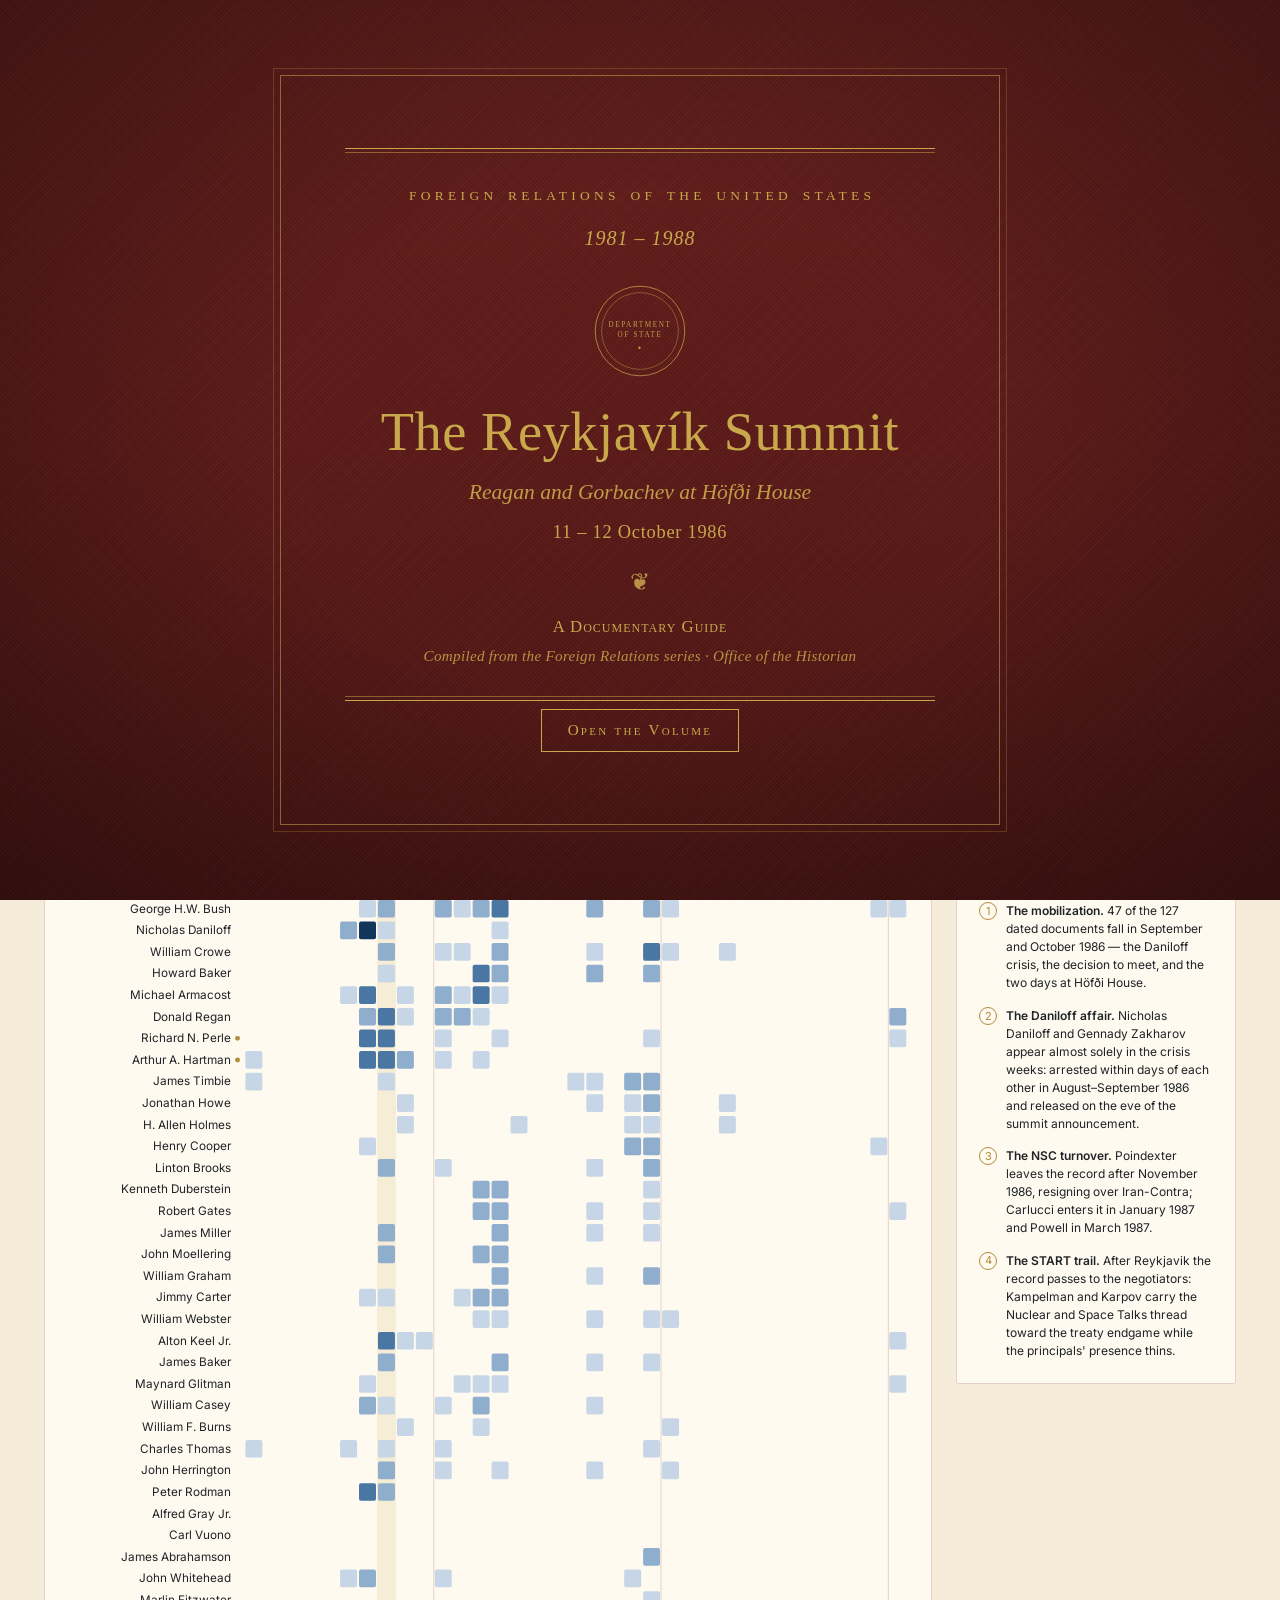
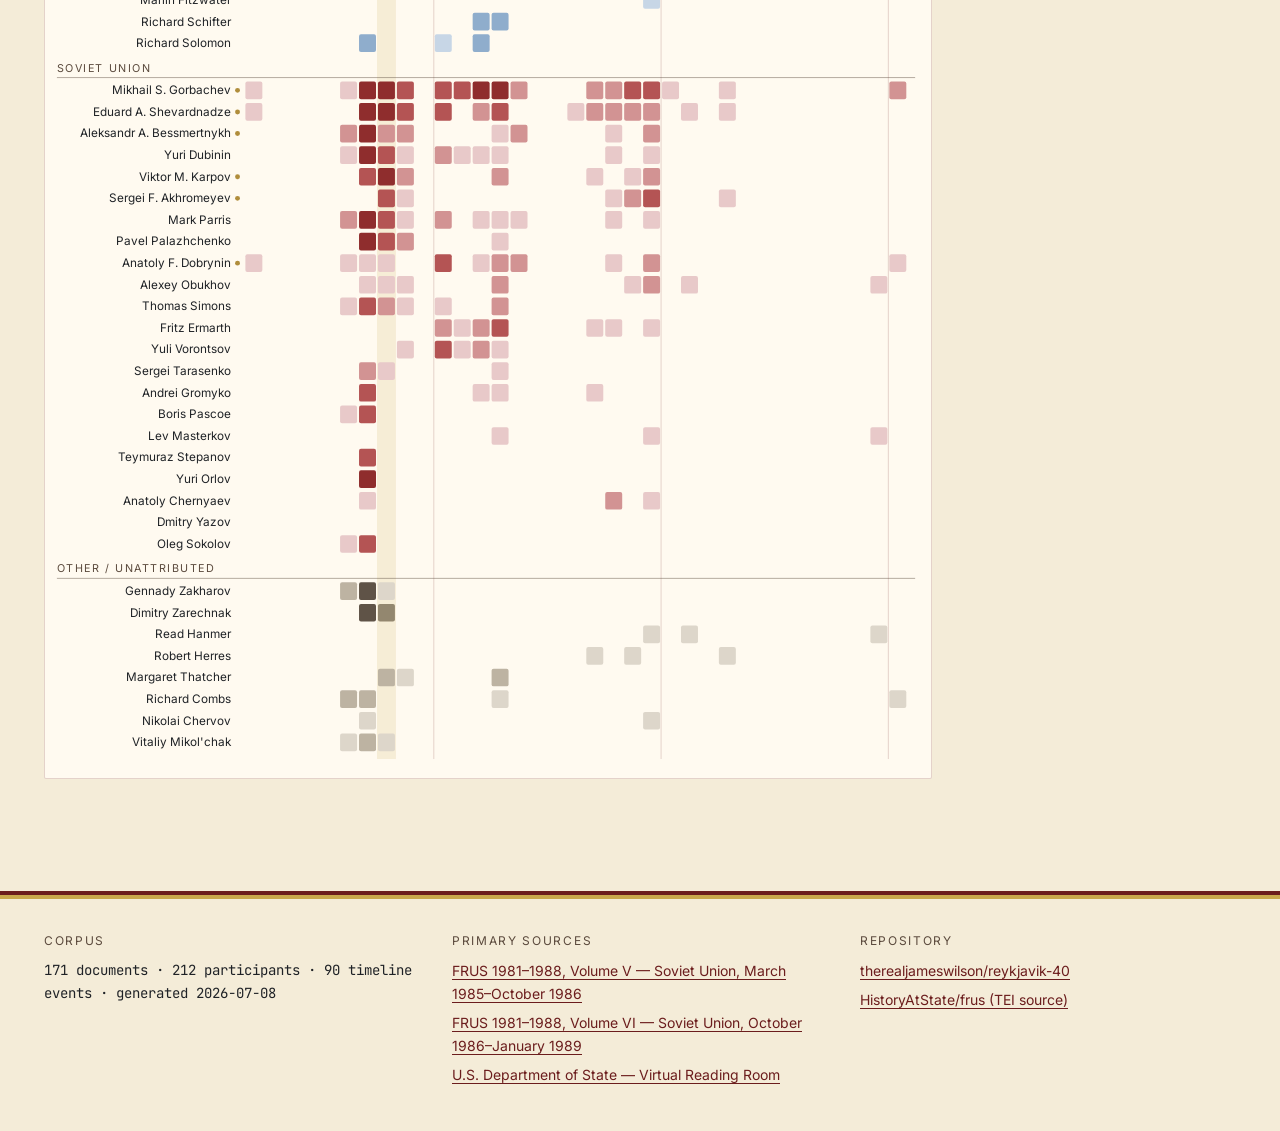
==== docs/index.html @ ba8c052c "Add declassified PDF library for FOIA case F-1986-04261 Download all 73 PDFs of the Reykjavik Summit" ====
<!DOCTYPE html>
<html lang="en">
<head>
  <meta charset="utf-8" />
  <meta name="viewport" content="width=device-width, initial-scale=1" />
  <title>Reykjavík 40 — A Documentary Guide to the 1986 Summit</title>
  <meta name="description" content="A primary-source documentary guide to the Reykjavík Summit between President Reagan and General Secretary Gorbachev, 11–12 October 1986, drawn from the Foreign Relations of the United States series and declassified releases at foia.state.gov." />
  <link rel="preconnect" href="https://fonts.googleapis.com" />
  <link rel="preconnect" href="https://fonts.gstatic.com" crossorigin />
  <link rel="stylesheet" href="https://fonts.googleapis.com/css2?family=Source+Serif+4:ital,opsz,wght@0,8..60,400;0,8..60,600;0,8..60,700;1,8..60,400&family=Inter:wght@400;500;600;700&family=JetBrains+Mono:wght@400;500&display=swap" />
  <link rel="stylesheet" href="assets/css/frus.css" />
</head>
<body>
  <a class="skip-link" href="#main">Skip to main content</a>

  <!-- ==== FRUS cover splash ==== -->
  <div class="cover" id="cover" role="presentation">
    <div class="cover__frame">
      <div class="cover__rule cover__rule--top" aria-hidden="true"></div>
      <p class="cover__series">Foreign Relations of the United States</p>
      <p class="cover__years">1981&nbsp;&ndash;&nbsp;1988</p>
      <div class="cover__seal" aria-hidden="true">
        <svg viewBox="0 0 120 120" xmlns="http://www.w3.org/2000/svg">
          <circle cx="60" cy="60" r="56" fill="none" stroke="currentColor" stroke-width="1"/>
          <circle cx="60" cy="60" r="48" fill="none" stroke="currentColor" stroke-width="0.6"/>
          <text x="60" y="55" text-anchor="middle" font-family="Times New Roman, serif" font-size="9" letter-spacing="2" fill="currentColor">DEPARTMENT</text>
          <text x="60" y="68" text-anchor="middle" font-family="Times New Roman, serif" font-size="9" letter-spacing="2" fill="currentColor">OF STATE</text>
          <text x="60" y="84" text-anchor="middle" font-family="Times New Roman, serif" font-size="7" letter-spacing="1" fill="currentColor">✦</text>
        </svg>
      </div>
      <h1 class="cover__title">The Reykjav&iacute;k Summit</h1>
      <p class="cover__subtitle">Reagan and Gorbachev at H&ouml;f&eth;i House</p>
      <p class="cover__dates">11&nbsp;&ndash;&nbsp;12 October 1986</p>
      <div class="cover__ornament" aria-hidden="true">&#10086;</div>
      <p class="cover__imprint">A Documentary Guide<br/><span class="cover__imprint-sub">Compiled from the Foreign Relations series&nbsp;&middot;&nbsp;Office of the Historian</span></p>
      <div class="cover__rule cover__rule--bottom" aria-hidden="true"></div>
      <button type="button" class="cover__enter" id="cover-enter">Open the Volume</button>
    </div>
  </div>

  <header class="masthead">
    <div class="masthead__inner">
      <div class="masthead__brand">
        <p class="masthead__eyebrow">A Documentary Guide</p>
        <h1 class="masthead__title">The Reykjav&iacute;k Summit</h1>
        <p class="masthead__subtitle">Reagan and Gorbachev at H&ouml;f&eth;i House &middot; 11&ndash;12 October 1986</p>
      </div>
      <nav class="masthead__nav" aria-label="Views">
        <button class="nav-btn is-active" data-view="register" aria-pressed="true">Participation Register</button>
        <button class="nav-btn" data-view="stage" aria-pressed="false">H&ouml;f&eth;i House</button>
        <button class="nav-btn" data-view="timeline" aria-pressed="false">Hour-by-Hour Timeline</button>
        <button class="nav-btn" data-view="explorer" aria-pressed="false">Document Explorer</button>
        <button class="nav-btn" data-view="foia" aria-pressed="false">Declassified PDFs</button>
      </nav>
    </div>
  </header>

  <main id="main" class="shell">

    <!-- ==== Views container ==== -->
    <section class="views">

      <!-- Participation register view -->
      <article class="view view--register is-active" data-view="register" aria-labelledby="view-register-heading">
        <header class="view__head">
          <h2 id="view-register-heading">Participation Register</h2>
          <p class="view__lede">Who is present in the record, month by month, from the first preparation paper in March 1986 to the end of the administration &mdash; drawn from the Office of the Historian&rsquo;s person annotations on every document. Each row is a participant; each cell is a month, shaded by how many documents that person appears in. Numbered editorial notes mark episodes legible in the record itself. Select a row to filter the timeline and the explorer.</p>
        </header>
        <div class="register">
          <div class="register__canvas" id="register-canvas" role="figure" aria-label="Grid of participants by month; cell darkness shows documents per month."></div>
          <aside class="register__legend" aria-label="Legend">
            <div class="legend-row"><span class="dot dot--us"></span> United States</div>
            <div class="legend-row"><span class="dot dot--ussr"></span> Soviet Union</div>
            <div class="legend-row"><span class="dot dot--other"></span> Other / unattributed</div>
            <div class="legend-row"><span class="dot dot--roster"></span> Curated delegation roster</div>
            <p class="legend-note">Cell shading: documents per month (1 &middot; 2&ndash;3 &middot; 4&ndash;6 &middot; 7+). Sides are inferred from the volumes&rsquo; lists of persons. Undated editorial notes count toward totals but not the monthly grid.</p>
            <fieldset class="legend-controls">
              <legend>Register</legend>
              <label>Participants in at least
                <select id="reg-min">
                  <option value="1">1 document</option>
                  <option value="2">2 documents</option>
                  <option value="3">3 documents</option>
                  <option value="5" selected>5 documents</option>
                  <option value="8">8 documents</option>
                  <option value="12">12 documents</option>
                </select>
              </label>
              <label>Order by
                <select id="reg-sort">
                  <option value="total" selected>Prominence</option>
                  <option value="first">First appearance</option>
                </select>
              </label>
              <p class="legend-note" id="register-meta" aria-live="polite"></p>
            </fieldset>
            <fieldset class="legend-controls">
              <legend>Editorial notes</legend>
              <ol class="register-notes" id="register-notes"></ol>
            </fieldset>
          </aside>
        </div>
      </article>

      <!-- Höfði House stage view -->
      <article class="view view--stage" data-view="stage" aria-labelledby="view-stage-heading" hidden>
        <header class="view__head">
          <h2 id="view-stage-heading">H&ouml;f&eth;i House &mdash; The Two Days</h2>
          <p class="view__lede">Press play to follow the delegations through the six documented meetings of 11&ndash;12 October 1986. Attendance is exactly as printed in each memorandum&rsquo;s list of participants; meeting times are taken from the memcon datelines. Figures return to their delegations between meetings. Select a figure to filter the other views.</p>
        </header>
        <div class="stage">
          <div class="stage__canvas" id="stage-canvas" role="figure" aria-label="Animated diagram of delegation figures moving into the documented meetings at Hofdi House."></div>
          <aside class="stage__panel" aria-label="Playback">
            <div class="stage__controls">
              <button type="button" id="stage-prev" class="btn-ghost" aria-label="Previous step">&#8249; Back</button>
              <button type="button" id="stage-play" class="btn-ghost stage__play">Play</button>
              <button type="button" id="stage-next" class="btn-ghost" aria-label="Next step">Next &#8250;</button>
            </div>
            <input type="range" id="stage-scrub" min="0" max="0" value="0" step="1" aria-label="Step through the two days" />
            <div class="stage__caption" id="stage-caption" aria-live="polite"></div>
          </aside>
        </div>
      </article>

      <!-- Timeline view -->
      <article class="view view--timeline" data-view="timeline" aria-labelledby="view-timeline-heading" hidden>
        <header class="view__head">
          <h2 id="view-timeline-heading">Hour-by-Hour Timeline</h2>
          <p class="view__lede">Anchored to the Iceland Chronology in <em>Foreign Relations of the United States, 1981&ndash;1988, Volume VI</em>, Document 1 &mdash; a Memorandum for the Record dated 18 October 1986 that reconstructs the four days in Iceland. Documents released in Volumes V and VI are folded in as marker events; times of day are parsed from the chronology text.</p>
        </header>
        <div class="timeline" id="timeline-canvas"></div>
      </article>

      <!-- Explorer view -->
      <article class="view view--explorer" data-view="explorer" aria-labelledby="view-explorer-heading" hidden>
        <header class="view__head">
          <h2 id="view-explorer-heading">Document Explorer</h2>
          <p class="view__lede">A searchable, filterable table of every document in the corpus. FRUS records are compiled and edited by the Office of the Historian; declassified releases are drawn from the Department of State&rsquo;s Virtual Reading Room. Each record links to its canonical publisher URL.</p>
        </header>
        <div class="explorer__controls">
          <label class="control control--search">
            <span class="control__label">Search</span>
            <input type="search" id="explorer-search" placeholder="Search titles, persons, and topics&hellip;" autocomplete="off" />
          </label>
          <label class="control">
            <span class="control__label">Source</span>
            <select id="explorer-source">
              <option value="">All sources</option>
            </select>
          </label>
          <label class="control">
            <span class="control__label">Phase</span>
            <select id="explorer-phase">
              <option value="">All phases</option>
              <option value="pre-summit">Pre-summit</option>
              <option value="summit">Summit (11&ndash;12 Oct)</option>
              <option value="aftermath">Aftermath</option>
            </select>
          </label>
          <label class="control">
            <span class="control__label">Topic</span>
            <select id="explorer-topic">
              <option value="">All topics</option>
            </select>
          </label>
          <label class="control">
            <span class="control__label">Subject</span>
            <select id="explorer-subject">
              <option value="">All subjects</option>
            </select>
          </label>
          <label class="control">
            <span class="control__label">Person</span>
            <select id="explorer-person">
              <option value="">All persons</option>
            </select>
          </label>
          <button type="button" id="explorer-clear" class="btn-ghost">Clear</button>
        </div>
        <div class="explorer__meta" id="explorer-meta" aria-live="polite"></div>
        <div class="explorer__grid">
          <table class="explorer__table" aria-labelledby="view-explorer-heading">
            <thead>
              <tr>
                <th scope="col" class="col-date">Date</th>
                <th scope="col" class="col-source">Source</th>
                <th scope="col" class="col-title">Title</th>
                <th scope="col" class="col-session">Session</th>
                <th scope="col" class="col-topics">Topics</th>
              </tr>
            </thead>
            <tbody id="explorer-tbody"></tbody>
          </table>
          <aside class="transcript" id="transcript" aria-label="Selected document">
            <div class="transcript__empty">Select a document to open its record here.</div>
          </aside>
        </div>
      </article>

      <!-- Declassified FOIA PDF library view -->
      <article class="view view--foia" data-view="foia" aria-labelledby="view-foia-heading" hidden>
        <header class="view__head">
          <h2 id="view-foia-heading">Declassified PDF Library</h2>
          <p class="view__lede">The complete declassified release for FOIA case <span class="foia-case" id="foia-case-number"></span> &mdash; <span id="foia-case-subject"></span>. Every document is served locally from this site; each entry also links back to its canonical PDF in the U.S. Department of State&rsquo;s Virtual Reading Room. Search by document number, then open the PDF in a new tab.</p>
        </header>
        <div class="foia__controls">
          <label class="control control--search">
            <span class="control__label">Search</span>
            <input type="search" id="foia-search" placeholder="Search document number or title&hellip;" autocomplete="off" />
          </label>
          <a class="btn-ghost" id="foia-source-link" href="#" target="_blank" rel="noopener">View case at foia.state.gov &rarr;</a>
        </div>
        <div class="foia__meta" id="foia-meta" aria-live="polite"></div>
        <ol class="foia__grid" id="foia-grid" aria-labelledby="view-foia-heading"></ol>
      </article>

    </section>

    <!-- ==== Selection panel (persistent) ==== -->
    <aside class="selection" id="selection" aria-live="polite" hidden>
      <button type="button" class="selection__close" id="selection-close" aria-label="Clear selection">&times;</button>
      <p class="selection__eyebrow">Current selection</p>
      <div class="selection__body" id="selection-body"></div>
    </aside>
  </main>

  <footer class="colophon">
    <div class="colophon__inner">
      <div class="colophon__col">
        <p class="colophon__label">Corpus</p>
        <p id="corpus-line" class="colophon__value"></p>
      </div>
      <div class="colophon__col">
        <p class="colophon__label">Primary sources</p>
        <ul>
          <li><a href="https://history.state.gov/historicaldocuments/frus1981-88v05">FRUS 1981&ndash;1988, Volume V &mdash; Soviet Union, March 1985&ndash;October 1986</a></li>
          <li><a href="https://history.state.gov/historicaldocuments/frus1981-88v06">FRUS 1981&ndash;1988, Volume VI &mdash; Soviet Union, October 1986&ndash;January 1989</a></li>
          <li><a href="https://foia.state.gov/">U.S. Department of State &mdash; Virtual Reading Room</a></li>
        </ul>
      </div>
      <div class="colophon__col">
        <p class="colophon__label">Repository</p>
        <ul>
          <li><a href="https://github.com/therealjameswilson/reykjavik-40">therealjameswilson/reykjavik-40</a></li>
          <li><a href="https://github.com/HistoryAtState/frus">HistoryAtState/frus (TEI source)</a></li>
        </ul>
      </div>
    </div>
  </footer>

  <script>
    // Cover splash — fade out on click, keypress, or auto-timeout.
    (function () {
      var cover = document.getElementById('cover');
      var enter = document.getElementById('cover-enter');
      if (!cover) return;
      document.body.classList.add('cover-open');
      var dismissed = false;
      function dismiss() {
        if (dismissed) return;
        dismissed = true;
        cover.classList.add('is-dismissed');
        document.body.classList.remove('cover-open');
        setTimeout(function () { if (cover && cover.parentNode) cover.parentNode.removeChild(cover); }, 1000);
      }
      if (enter) enter.addEventListener('click', dismiss);
      cover.addEventListener('click', function (e) { if (e.target === cover || e.target.classList.contains('cover__frame')) dismiss(); });
      document.addEventListener('keydown', function (e) {
        if (dismissed) return;
        if (e.key === 'Enter' || e.key === ' ' || e.key === 'Escape') { e.preventDefault(); dismiss(); }
      }, { once: false });
      // Gentle auto-dismiss so the cover doesn't trap silent visitors.
      setTimeout(dismiss, 6500);
    })();
  </script>
  <script src="assets/js/frus.js" type="module"></script>
</body>
</html>
---- docs/assets/css/frus.css ----
/* ==========================================================================
   reykjavik-40 — FRUS aesthetic stylesheet
   See docs/design/FRUS_AESTHETIC.md for the design rationale.

   Ruby red buckram edition: modelled on the printed FRUS Starter Pack —
   deep ruby cover, gold rules, Times New Roman throughout, dark red
   running headers and theme bars, white-on-red table headers.
   ========================================================================== */

:root {
  --frus-ink: #1f2226;
  --frus-buckram: #5B1A18;      /* cover / masthead / theme bars — deep ruby buckram */
  --frus-buckram-dark: #6B1D1D; /* interior headers, section headings, rules */
  --frus-navy: #12355b;         /* US-side network nodes (semantic only) */
  --frus-red: #8f2d2d;          /* USSR-side network nodes (semantic only) */
  --frus-gold: #C9A84C;         /* cover text, rules under headings, selection */
  --frus-gold-deep: #B08D3B;    /* darker gold, for links / hover */
  --frus-parchment: #f4ecd8;    /* page background — a touch warmer for buckram contrast */
  --frus-slate: #5b4a3d;        /* metadata — warmer, closer to buckram body */
  --frus-paper: #fffaf0;        /* card / transcript surfaces */
  --frus-rule: rgba(107, 29, 29, 0.18);

  --fs-6xl: 3.815rem;
  --fs-5xl: 3.052rem;
  --fs-4xl: 2.441rem;
  --fs-3xl: 1.953rem;
  --fs-2xl: 1.563rem;
  --fs-xl:  1.250rem;
  --fs-lg:  1.125rem;
  --fs-md:  1.000rem;
  --fs-sm:  0.875rem;
  --fs-xs:  0.750rem;

  /* Times New Roman is the FRUS Starter Pack body face. */
  --font-editorial: 'Times New Roman', 'Tinos', Times, 'Source Serif 4', Georgia, serif;
  --font-interface: 'Inter', 'Helvetica Neue', Arial, sans-serif;
  --font-mono: 'JetBrains Mono', ui-monospace, SFMono-Regular, Menlo, monospace;

  --topic-sdi: #4c6b8a;
  --topic-inf: #6b7a4f;
  --topic-strategic: #8a5a2b;
  --topic-testing: #7b4a6b;
  --topic-human: #b08d57;
  --topic-regional: #5a6b7b;
  --topic-bilateral: #4b5563;
}

*, *::before, *::after { box-sizing: border-box; }
html { font-size: 16px; scroll-behavior: smooth; }

body {
  margin: 0;
  background: var(--frus-parchment);
  color: var(--frus-ink);
  font-family: var(--font-editorial);
  font-size: var(--fs-md);
  line-height: 1.65;
  -webkit-font-smoothing: antialiased;
  text-rendering: optimizeLegibility;
}

a {
  color: var(--frus-buckram-dark);
  text-underline-offset: 3px;
  text-decoration-thickness: 1px;
}
a:hover, a:focus { color: var(--frus-gold-deep); }
a:focus-visible { outline: 2px solid var(--frus-gold); outline-offset: 2px; }

.skip-link {
  position: absolute; left: -9999px; top: 0;
  background: var(--frus-buckram); color: var(--frus-gold);
  padding: 0.75rem 1rem; z-index: 100;
  font-family: var(--font-interface);
}
.skip-link:focus { left: 1rem; top: 1rem; }

/* ========== Masthead — ruby buckram bar with gold rule ========== */
.masthead {
  background:
    linear-gradient(180deg, var(--frus-buckram) 0%, #4a1513 100%);
  color: var(--frus-gold);
  position: sticky; top: 0; z-index: 30;
  border-bottom: 1px solid var(--frus-gold);
  box-shadow: 0 2px 0 var(--frus-buckram-dark), 0 6px 12px rgba(0,0,0,0.15);
}
.masthead__inner {
  max-width: 1240px;
  margin: 0 auto;
  padding: 1.35rem 1.5rem 1.15rem;
  display: grid;
  grid-template-columns: 1fr auto;
  gap: 1rem 2rem;
  align-items: end;
}
.masthead__eyebrow {
  font-family: var(--font-editorial);
  font-size: var(--fs-xs);
  letter-spacing: 0.32em;
  text-transform: uppercase;
  color: var(--frus-gold);
  margin: 0 0 0.35rem;
  opacity: 0.85;
}
.masthead__title {
  font-family: var(--font-editorial);
  font-weight: 700;
  font-size: var(--fs-3xl);
  color: var(--frus-gold);
  margin: 0;
  letter-spacing: 0.01em;
  text-shadow: 0 1px 0 rgba(0,0,0,0.25);
}
.masthead__subtitle {
  font-family: var(--font-editorial);
  font-style: italic;
  color: var(--frus-gold);
  opacity: 0.88;
  margin: 0.4rem 0 0;
  font-size: var(--fs-md);
}
.masthead__nav { display: flex; gap: 0.35rem; flex-wrap: wrap; justify-content: flex-end; }
.nav-btn {
  font-family: var(--font-editorial);
  font-size: var(--fs-sm);
  font-weight: 600;
  letter-spacing: 0.04em;
  background: transparent;
  border: 1px solid var(--frus-gold);
  color: var(--frus-gold);
  padding: 0.55rem 1rem;
  cursor: pointer;
  border-radius: 1px;
  transition: background 120ms ease-out, color 120ms ease-out;
}
.nav-btn:hover { background: rgba(201, 168, 76, 0.14); color: var(--frus-parchment); }
.nav-btn.is-active {
  background: var(--frus-gold);
  color: var(--frus-buckram);
  border-color: var(--frus-gold);
}
.nav-btn:focus-visible { outline: 2px solid var(--frus-parchment); outline-offset: 2px; }

/* ========== Shell ========== */
.shell {
  max-width: 1240px;
  margin: 0 auto;
  padding: 2rem 1.5rem 4rem;
  position: relative;
}

.views > .view { display: none; }
.views > .view.is-active { display: block; }

.view__head { margin-bottom: 2rem; max-width: 72ch; }
.view__head h2 {
  font-family: var(--font-editorial);
  font-size: var(--fs-4xl);
  color: var(--frus-buckram-dark);
  margin: 0 0 0.4rem;
  padding-bottom: 0.6rem;
  border-bottom: 2px solid var(--frus-gold);
  font-weight: 700;
  letter-spacing: 0.005em;
}
.view__lede { font-size: var(--fs-lg); color: var(--frus-ink); margin: 0.6rem 0 0; line-height: 1.6; }
.view__lede em { color: var(--frus-buckram-dark); font-style: italic; }

/* ========== Participation register ========== */
.register {
  display: grid;
  grid-template-columns: minmax(0, 1fr) 280px;
  gap: 1.5rem;
  align-items: start;
}
.register__canvas {
  background: var(--frus-paper);
  border: 1px solid var(--frus-rule);
  border-radius: 2px;
  padding: 0.75rem 0.5rem;
}
.register__canvas svg { width: 100%; height: auto; display: block; }
.register__legend {
  position: sticky;
  top: 1rem;
  font-family: var(--font-interface);
  font-size: var(--fs-sm);
  color: var(--frus-ink);
  background: var(--frus-paper);
  border: 1px solid var(--frus-rule);
  border-radius: 2px;
  padding: 1rem;
}
.legend-row { display: flex; align-items: center; gap: 0.6rem; margin-bottom: 0.5rem; }
.dot { display: inline-block; width: 10px; height: 10px; border-radius: 50%; }
.dot--us { background: var(--frus-navy); }
.dot--ussr { background: var(--frus-red); }
.dot--other { background: var(--frus-slate); }
.dot--roster { background: var(--frus-gold-deep); width: 7px; height: 7px; }
.legend-note { color: var(--frus-slate); font-size: var(--fs-xs); line-height: 1.5; margin: 0.5rem 0 0.8rem; }

.legend-controls { border: 0; padding: 0; margin: 0.6rem 0 0; }
.legend-controls legend {
  font-family: var(--font-interface);
  font-size: var(--fs-xs);
  letter-spacing: 0.12em;
  text-transform: uppercase;
  color: var(--frus-slate);
  padding: 0;
  margin: 0 0 0.4rem;
}
.legend-controls label {
  display: block;
  font-size: var(--fs-xs);
  color: var(--frus-ink);
  margin-bottom: 0.4rem;
}
.legend-controls select {
  font-family: var(--font-interface);
  font-size: var(--fs-xs);
  color: var(--frus-ink);
  background: var(--frus-paper);
  border: 1px solid var(--frus-rule);
  border-radius: 2px;
  padding: 0.1rem 0.2rem;
}

/* Register SVG internals */
.reg-summit-band { fill: var(--frus-gold); opacity: 0.16; }
.reg-note-band { fill: var(--frus-gold-deep); opacity: 0.1; }
.reg-month-label, .reg-group-label {
  font-family: var(--font-interface);
  font-size: 11px;
  fill: var(--frus-slate);
}
.reg-group-label { letter-spacing: 0.14em; }
.reg-year-rule { stroke: var(--frus-rule); stroke-width: 1px; }
.reg-group-rule { stroke: var(--frus-slate); stroke-width: 0.75px; opacity: 0.6; }
.reg-row { cursor: pointer; }
.reg-row-hit { fill: transparent; }
.reg-row:hover .reg-row-hit, .reg-row:focus .reg-row-hit { fill: rgba(201, 168, 76, 0.10); }
.reg-row:focus { outline: none; }
.reg-name {
  font-family: var(--font-interface);
  font-size: 12px;
  fill: var(--frus-ink);
}
.reg-roster-dot { fill: var(--frus-gold-deep); }
.reg-row.is-faded { opacity: 0.22; }
.reg-row.is-selected .reg-row-hit { fill: rgba(201, 168, 76, 0.18); }
.reg-row.is-selected .reg-name { font-weight: 600; }
.reg-row.is-note-hi .reg-row-hit { fill: rgba(201, 168, 76, 0.14); }
.reg-note-marker { cursor: pointer; }
.reg-note-marker circle {
  fill: var(--frus-paper);
  stroke: var(--frus-gold-deep);
  stroke-width: 1.25px;
}
.reg-note-marker text {
  font-family: var(--font-interface);
  font-size: 11px;
  fill: var(--frus-gold-deep);
}
.reg-note-marker.is-active circle { fill: var(--frus-gold-deep); }
.reg-note-marker.is-active text { fill: var(--frus-paper); }
.reg-note-marker:focus { outline: none; }
.reg-note-marker:focus circle { stroke-width: 2.5px; }

/* Editorial notes list in the legend */
.register-notes { list-style: none; margin: 0; padding: 0; }
.register-note {
  display: flex;
  gap: 0.55rem;
  padding: 0.45rem 0.4rem;
  font-size: var(--fs-xs);
  line-height: 1.5;
  color: var(--frus-ink);
  cursor: pointer;
  border-radius: 2px;
}
.register-note:hover { background: rgba(201, 168, 76, 0.10); }
.register-note.is-active { background: rgba(201, 168, 76, 0.18); }
.register-note__num {
  flex: 0 0 auto;
  width: 18px;
  height: 18px;
  border: 1px solid var(--frus-gold-deep);
  border-radius: 50%;
  color: var(--frus-gold-deep);
  font-size: 11px;
  display: flex;
  align-items: center;
  justify-content: center;
}
.register-note.is-active .register-note__num {
  background: var(--frus-gold-deep);
  color: var(--frus-paper);
}
.register-note__body strong { font-weight: 600; }

/* ========== Höfði House stage ========== */
.stage {
  display: grid;
  grid-template-columns: minmax(0, 1fr) 300px;
  gap: 1.5rem;
  align-items: start;
}
.stage__canvas {
  background: var(--frus-paper);
  border: 1px solid var(--frus-rule);
  border-radius: 2px;
  padding: 0.5rem;
}
.stage__canvas svg { width: 100%; height: auto; display: block; }
.stage__panel {
  font-family: var(--font-interface);
  font-size: var(--fs-sm);
  color: var(--frus-ink);
  background: var(--frus-paper);
  border: 1px solid var(--frus-rule);
  border-radius: 2px;
  padding: 1rem;
  position: sticky;
  top: 1rem;
}
.stage__controls { display: flex; gap: 0.5rem; margin-bottom: 0.6rem; }
.stage__play { flex: 1; font-weight: 600; }
.stage__panel input[type="range"] { width: 100%; accent-color: var(--frus-buckram-dark); margin: 0 0 0.9rem; }
.stage-cap-day {
  font-family: var(--font-interface);
  font-size: var(--fs-xs);
  letter-spacing: 0.14em;
  text-transform: uppercase;
  color: var(--frus-slate);
  margin: 0 0 0.35rem;
}
.stage-cap-title {
  font-family: var(--font-editorial);
  font-size: var(--fs-md);
  font-weight: 600;
  margin: 0 0 0.3rem;
}
.stage-cap-meta { font-size: var(--fs-xs); color: var(--frus-slate); margin: 0 0 0.3rem; }
.stage-cap-text { font-family: var(--font-editorial); font-style: italic; margin: 0.2rem 0 0; }
.stage-cap-note {
  font-size: var(--fs-xs);
  color: var(--frus-ink);
  border-left: 2px solid var(--frus-gold);
  padding-left: 0.6rem;
  margin: 0.5rem 0;
  line-height: 1.5;
}

.stage-house { fill: none; stroke: var(--frus-rule); stroke-width: 1.5px; }
.stage-house-label {
  font-family: var(--font-interface);
  font-size: 11px;
  letter-spacing: 0.2em;
  fill: var(--frus-slate);
}
.stage-table { fill: rgba(201, 168, 76, 0.10); stroke: var(--frus-gold-deep); stroke-width: 1px; }
.stage-meeting-title {
  font-family: var(--font-editorial);
  font-size: 14px;
  font-weight: 600;
  fill: var(--frus-buckram-dark);
}
.stage-meeting-time { font-family: var(--font-mono); font-size: 10.5px; fill: var(--frus-slate); }
.stage-bench-label {
  font-family: var(--font-interface);
  font-size: 11px;
  letter-spacing: 0.14em;
  fill: var(--frus-slate);
}
.stage-token { transition: transform 900ms cubic-bezier(0.4, 0.1, 0.2, 1), opacity 300ms; cursor: default; }
.stage-token[data-id] { cursor: pointer; }
.stage-token circle { stroke-width: 0; }
.stage-token.us circle { fill: var(--frus-navy); }
.stage-token.ussr circle { fill: var(--frus-red); }
.stage-token.other circle { fill: var(--frus-slate); }
.stage-token.is-roster circle { stroke: var(--frus-gold-deep); stroke-width: 1.5px; }
.stage-token-initials { font-family: var(--font-interface); font-size: 10px; font-weight: 600; fill: var(--frus-paper); }
.stage-token-name {
  font-family: var(--font-interface);
  font-size: 10.5px;
  fill: var(--frus-ink);
  paint-order: stroke;
  stroke: var(--frus-parchment);
  stroke-width: 3px;
}
svg.is-meeting .stage-token.is-benched { opacity: 0.4; }
.stage-token.is-selected circle { stroke: var(--frus-gold); stroke-width: 3px; }
.stage-token.is-dimmed { opacity: 0.35; }
.stage-token:focus { outline: none; }
.stage-token:focus circle { stroke: var(--frus-gold); stroke-width: 2.5px; }
@media (prefers-reduced-motion: reduce) {
  .stage-token { transition: none; }
}

/* ========== Timeline ========== */
.timeline {
  display: grid;
  gap: 1.5rem;
}
.day {
  background: var(--frus-paper);
  border: 1px solid var(--frus-rule);
  border-radius: 2px;
  padding: 0 1.5rem 1.5rem;
  overflow: hidden;
}
/* Day head styled as a FRUS theme header bar: full-width dark red, white caps */
.day__head {
  display: flex; align-items: baseline; gap: 1rem;
  margin: 0 -1.5rem 1rem;
  padding: 0.75rem 1.5rem;
  background: var(--frus-buckram-dark);
  border-bottom: 3px solid var(--frus-gold);
}
.day__date {
  font-family: var(--font-editorial);
  font-size: var(--fs-xl);
  color: var(--frus-paper);
  margin: 0;
  font-weight: 700;
  letter-spacing: 0.08em;
  text-transform: uppercase;
}
.day__meta {
  font-family: var(--font-editorial);
  font-style: italic;
  font-size: var(--fs-sm);
  letter-spacing: 0.02em;
  color: var(--frus-gold);
  text-transform: none;
}
.event {
  display: grid;
  grid-template-columns: 5.5rem 1fr;
  gap: 1rem;
  padding: 0.65rem 0;
  border-bottom: 1px dashed var(--frus-rule);
}
.event:last-child { border-bottom: 0; }
.event__time {
  font-family: var(--font-mono);
  font-size: var(--fs-sm);
  color: var(--frus-slate);
  padding-top: 0.15rem;
}
.event__text { font-family: var(--font-editorial); font-size: var(--fs-md); line-height: 1.55; }
.event__text a { color: var(--frus-buckram-dark); }
.event.event--document {
  background: rgba(107, 29, 29, 0.04);
}
.event.event--document .event__text::before {
  content: "Document"; display: inline-block; margin-right: 0.5rem;
  font-family: var(--font-editorial); font-size: var(--fs-xs);
  font-weight: 700;
  letter-spacing: 0.14em; text-transform: uppercase;
  color: var(--frus-paper); background: var(--frus-buckram-dark);
  padding: 0.1rem 0.5rem; border: 1px solid var(--frus-buckram-dark);
  border-radius: 1px; vertical-align: 0.15em;
}
.event.is-selected {
  outline: 2px solid var(--frus-gold);
  outline-offset: 2px;
  background: rgba(176, 141, 87, 0.12);
}
.event.is-faded { opacity: 0.28; }

/* ========== Explorer ========== */
.explorer__controls {
  display: grid;
  grid-template-columns: minmax(220px, 2fr) repeat(4, minmax(140px, 1fr)) auto;
  gap: 0.75rem;
  margin-bottom: 1rem;
  align-items: end;
}
.control { display: flex; flex-direction: column; font-family: var(--font-interface); }
.control__label {
  font-size: var(--fs-xs);
  letter-spacing: 0.14em;
  text-transform: uppercase;
  color: var(--frus-slate);
  margin-bottom: 0.25rem;
}
.control input, .control select {
  font-family: var(--font-interface);
  font-size: var(--fs-sm);
  padding: 0.55rem 0.75rem;
  border: 1px solid var(--frus-rule);
  border-radius: 2px;
  background: var(--frus-paper);
  color: var(--frus-ink);
}
.control input:focus, .control select:focus {
  outline: 2px solid var(--frus-gold); outline-offset: 1px; border-color: var(--frus-gold);
}
.btn-ghost {
  font-family: var(--font-interface); font-size: var(--fs-sm);
  padding: 0.55rem 0.9rem; background: transparent;
  border: 1px solid var(--frus-rule); color: var(--frus-navy);
  cursor: pointer; border-radius: 2px;
}
.btn-ghost:hover { border-color: var(--frus-gold); color: var(--frus-red); }

.explorer__meta {
  font-family: var(--font-interface);
  font-size: var(--fs-xs);
  letter-spacing: 0.1em;
  text-transform: uppercase;
  color: var(--frus-slate);
  margin: 0.25rem 0 0.75rem;
}

.explorer__grid {
  display: grid;
  grid-template-columns: minmax(0, 1fr) minmax(320px, 460px);
  gap: 1.5rem;
  align-items: start;
}
.explorer__table {
  width: 100%;
  border-collapse: collapse;
  background: var(--frus-paper);
  border: 1px solid var(--frus-rule);
  font-size: var(--fs-sm);
  font-family: var(--font-interface);
}
.explorer__table thead th {
  text-align: left;
  font-size: var(--fs-xs);
  font-weight: 700;
  letter-spacing: 0.14em;
  text-transform: uppercase;
  color: var(--frus-paper);
  background: var(--frus-buckram-dark);
  border-bottom: 2px solid var(--frus-gold);
  padding: 0.8rem 0.75rem;
  position: sticky; top: 88px;
  z-index: 2;
  font-family: var(--font-editorial);
}
.explorer__table tbody tr {
  border-bottom: 1px solid var(--frus-rule);
  cursor: pointer;
  transition: background 100ms ease-out;
}
.explorer__table tbody tr:hover { background: rgba(176, 141, 87, 0.10); }
.explorer__table tbody tr.is-selected { background: rgba(176, 141, 87, 0.20); }
.explorer__table td {
  padding: 0.7rem 0.75rem;
  vertical-align: top;
}
.col-date { width: 6.5rem; font-family: var(--font-mono); color: var(--frus-slate); }
.col-source { width: 8.5rem; }
.col-session { width: 10rem; color: var(--frus-slate); }
.col-topics { width: 12rem; }
.col-title { font-family: var(--font-editorial); color: var(--frus-ink); }
.col-title a { color: var(--frus-buckram-dark); }
.doc-num {
  font-family: var(--font-mono);
  color: var(--frus-slate);
  font-size: var(--fs-xs);
  margin-right: 0.4rem;
}
.tag {
  display: inline-block;
  font-family: var(--font-interface);
  font-size: var(--fs-xs);
  letter-spacing: 0.06em;
  padding: 0.08rem 0.4rem;
  margin: 0 0.25rem 0.15rem 0;
  border: 1px solid var(--frus-rule);
  border-radius: 1px;
  color: var(--frus-slate);
  background: var(--frus-parchment);
  white-space: nowrap;
}
.tag--source-frus { border-color: var(--frus-buckram-dark); color: var(--frus-buckram-dark); background: rgba(107, 29, 29, 0.04); }
.tag--source-foia { border-color: var(--frus-gold-deep); color: var(--frus-gold-deep); background: rgba(201, 168, 76, 0.08); }
.tag--phase-summit { background: var(--frus-buckram-dark); color: var(--frus-paper); border-color: var(--frus-buckram-dark); }
.tag--unverified { border-style: dashed; border-color: var(--frus-red); color: var(--frus-red); }

.transcript {
  background: var(--frus-paper);
  border: 1px solid var(--frus-rule);
  border-top: 5px solid var(--frus-buckram-dark);
  box-shadow: inset 0 -2px 0 var(--frus-gold);
  padding: 1.25rem 1.35rem 1.5rem;
  position: sticky; top: 88px;
  max-height: calc(100vh - 120px);
  overflow-y: auto;
}
.transcript__empty {
  font-family: var(--font-interface);
  font-size: var(--fs-sm);
  color: var(--frus-slate);
  padding: 2rem 1rem;
  text-align: center;
  border: 1px dashed var(--frus-rule);
}
.tr-eyebrow {
  font-family: var(--font-interface);
  font-size: var(--fs-xs);
  letter-spacing: 0.14em;
  text-transform: uppercase;
  color: var(--frus-slate);
  margin: 0 0 0.4rem;
}
.tr-title {
  font-family: var(--font-editorial);
  font-size: var(--fs-xl);
  color: var(--frus-buckram-dark);
  margin: 0 0 0.35rem;
  line-height: 1.3;
  font-weight: 700;
}
.tr-meta {
  font-family: var(--font-mono);
  font-size: var(--fs-xs);
  color: var(--frus-slate);
  margin: 0 0 1rem;
}
.tr-section { margin: 1rem 0 0; }
.tr-label {
  font-family: var(--font-interface);
  font-size: var(--fs-xs);
  letter-spacing: 0.14em;
  text-transform: uppercase;
  color: var(--frus-slate);
  margin: 0 0 0.35rem;
}
.tr-subject-cat {
  font-family: var(--font-interface);
  font-size: var(--fs-xs);
  font-style: italic;
  color: var(--frus-slate);
  margin: 0.6rem 0 0.25rem;
}
.tr-provenance {
  font-family: var(--font-interface);
  font-size: var(--fs-xs);
  color: var(--frus-slate);
  margin: 0.6rem 0 0;
}
.tr-excerpt {
  font-family: var(--font-editorial);
  font-style: italic;
  font-size: var(--fs-md);
  line-height: 1.6;
  border-left: 3px solid var(--frus-buckram-dark);
  padding: 0.2rem 0 0.2rem 0.85rem;
  color: var(--frus-ink);
  margin: 0 0 1rem;
  background: rgba(255, 250, 240, 0.5);
}
.tr-caveat {
  font-family: var(--font-interface);
  font-size: var(--fs-xs);
  color: var(--frus-red);
  border: 1px dashed var(--frus-red);
  padding: 0.5rem 0.7rem;
  margin: 0 0 1rem;
  border-radius: 1px;
}
.tr-cta {
  display: inline-block;
  margin-top: 0.5rem;
  font-family: var(--font-editorial);
  font-weight: 700;
  letter-spacing: 0.06em;
  text-transform: uppercase;
  font-size: var(--fs-xs);
  border: 1px solid var(--frus-buckram-dark);
  color: var(--frus-buckram-dark);
  padding: 0.55rem 0.95rem;
  border-radius: 1px;
  text-decoration: none;
}
.tr-cta:hover { background: var(--frus-buckram-dark); color: var(--frus-gold); }

/* ========== Selection panel (floating) ========== */
.selection {
  position: fixed;
  right: 1.25rem;
  bottom: 1.25rem;
  width: min(360px, 90vw);
  background: var(--frus-paper);
  border: 1px solid var(--frus-buckram-dark);
  border-top: 5px solid var(--frus-buckram-dark);
  box-shadow: inset 0 -2px 0 var(--frus-gold), 0 8px 20px rgba(91, 26, 24, 0.25);
  padding: 1rem 1.15rem 1.25rem;
  border-radius: 2px;
  z-index: 20;
}
.selection__close {
  position: absolute; top: 6px; right: 8px;
  background: transparent; border: 0; font-size: 1.3rem;
  color: var(--frus-slate); cursor: pointer; line-height: 1;
}
.selection__eyebrow {
  font-family: var(--font-interface);
  font-size: var(--fs-xs);
  letter-spacing: 0.14em;
  text-transform: uppercase;
  color: var(--frus-slate);
  margin: 0 0 0.4rem;
}
.selection__body { font-size: var(--fs-sm); }
.selection__body strong { font-family: var(--font-editorial); font-size: var(--fs-lg); color: var(--frus-buckram-dark); }
.selection__body p { margin: 0.3rem 0; }
.selection__body .side {
  display: inline-block;
  font-family: var(--font-interface);
  font-size: var(--fs-xs);
  letter-spacing: 0.12em;
  text-transform: uppercase;
  color: var(--frus-slate);
  border: 1px solid currentColor;
  padding: 0.05rem 0.4rem;
  margin-right: 0.4rem;
}
.selection__body .side.us { color: var(--frus-navy); }
.selection__body .side.ussr { color: var(--frus-red); }

/* ========== Colophon ========== */
.colophon {
  border-top: 4px solid var(--frus-buckram-dark);
  box-shadow: inset 0 4px 0 var(--frus-gold);
  background: var(--frus-parchment);
  margin-top: 3rem;
  padding: 2.25rem 0 2.5rem;
}
.colophon__inner {
  max-width: 1240px;
  margin: 0 auto;
  padding: 0 1.5rem;
  display: grid;
  grid-template-columns: repeat(3, minmax(0, 1fr));
  gap: 2rem;
  font-family: var(--font-interface);
  font-size: var(--fs-sm);
}
.colophon__label {
  font-size: var(--fs-xs);
  letter-spacing: 0.14em;
  text-transform: uppercase;
  color: var(--frus-slate);
  margin: 0 0 0.5rem;
}
.colophon__value { font-family: var(--font-mono); color: var(--frus-ink); margin: 0; }
.colophon ul { list-style: none; padding: 0; margin: 0; }
.colophon li { margin-bottom: 0.35rem; }

/* ========== Responsive ========== */
@media (max-width: 960px) {
  .register { grid-template-columns: 1fr; }
  .register__legend { position: static; }
  .stage { grid-template-columns: 1fr; }
  .stage__panel { position: static; }
  .explorer__grid { grid-template-columns: 1fr; }
  .transcript { position: static; max-height: none; }
  .explorer__controls { grid-template-columns: 1fr 1fr; }
  .masthead__inner { grid-template-columns: 1fr; }
  .masthead__nav { justify-content: flex-start; }
  .colophon__inner { grid-template-columns: 1fr; }
}
@media (max-width: 640px) {
  .masthead__title { font-size: var(--fs-2xl); }
  .view__head h2 { font-size: var(--fs-3xl); }
  .explorer__controls { grid-template-columns: 1fr; }
  .event { grid-template-columns: 4rem 1fr; }
}

/* Print stylesheet — the FRUS reader is a printer too */
@media print {
  .masthead__nav, .explorer__controls, .selection, .transcript { display: none; }
  body { background: white; color: black; }
  .view { display: block !important; page-break-before: always; }
}

/* ==========================================================================
   FRUS Cover Splash — full-bleed ruby buckram letterhead
   Modelled on the printed FRUS Starter Pack cover: deep buckram ground,
   spaced gold letterhead, department seal, gold hairline rules top & bottom.
   ========================================================================== */

.cover {
  position: fixed;
  inset: 0;
  z-index: 200;
  background:
    /* subtle vignette */
    radial-gradient(ellipse at center, rgba(0,0,0,0) 40%, rgba(0,0,0,0.35) 100%),
    /* buckram weave — two crossed hair-fine gradients */
    repeating-linear-gradient( 45deg, rgba(0,0,0,0.05) 0 1px, transparent 1px 3px),
    repeating-linear-gradient(-45deg, rgba(255,255,255,0.03) 0 1px, transparent 1px 3px),
    /* base ruby buckram */
    linear-gradient(180deg, #631E1B 0%, var(--frus-buckram) 50%, #4A1513 100%);
  color: var(--frus-gold);
  font-family: var(--font-editorial);
  display: flex;
  align-items: center;
  justify-content: center;
  padding: clamp(1.5rem, 4vw, 3rem);
  opacity: 1;
  transition: opacity 900ms ease-in-out, visibility 0s linear 900ms;
  overflow: auto;
}

.cover.is-dismissed {
  opacity: 0;
  visibility: hidden;
  pointer-events: none;
}

/* When the cover is up, hide the app behind it — no scroll bleed */
body.cover-open { overflow: hidden; }

.cover__frame {
  width: min(720px, 100%);
  padding: clamp(2.5rem, 6vw, 4.5rem) clamp(2rem, 6vw, 4rem);
  text-align: center;
  border: 1px solid rgba(201, 168, 76, 0.55);
  outline: 1px solid rgba(201, 168, 76, 0.25);
  outline-offset: 6px;
  background: transparent;
  animation: cover-fade-in 1200ms ease-out both;
}

@keyframes cover-fade-in {
  from { opacity: 0; transform: translateY(6px); }
  to   { opacity: 1; transform: translateY(0); }
}

.cover__rule {
  height: 1px;
  background: var(--frus-gold);
  margin: 0 auto;
  width: 100%;
  position: relative;
}
.cover__rule::before,
.cover__rule::after {
  content: "";
  position: absolute;
  left: 0; right: 0;
  height: 1px;
  background: var(--frus-gold);
  opacity: 0.5;
}
.cover__rule--top::before    { top: 4px; }
.cover__rule--bottom::after  { bottom: 4px; }

.cover__series {
  font-family: var(--font-editorial);
  font-size: clamp(0.7rem, 1.05vw, 0.88rem);
  color: var(--frus-gold);
  margin: 2.25rem 0 0.9rem;
  text-transform: uppercase;
  letter-spacing: 0.32em;
  word-spacing: 0.22em;
  padding-left: 0.32em; /* optical centering when tracking is heavy */
  white-space: nowrap;
}

.cover__years {
  font-family: var(--font-editorial);
  font-style: italic;
  font-size: clamp(1rem, 1.6vw, 1.25rem);
  color: var(--frus-gold);
  margin: 0 0 1.75rem;
  letter-spacing: 0.05em;
}

.cover__seal {
  width: clamp(72px, 10vw, 96px);
  height: clamp(72px, 10vw, 96px);
  margin: 0.25rem auto 1.5rem;
  color: var(--frus-gold);
  opacity: 0.92;
}
.cover__seal svg { display: block; width: 100%; height: 100%; }

.cover__title {
  font-family: var(--font-editorial);
  font-weight: 400;
  font-size: clamp(2rem, 5.2vw, 3.4rem);
  line-height: 1.1;
  margin: 0 0 0.75rem;
  color: var(--frus-gold);
  letter-spacing: 0.01em;
}

.cover__subtitle {
  font-family: var(--font-editorial);
  font-style: italic;
  font-size: clamp(1.05rem, 1.8vw, 1.35rem);
  color: var(--frus-gold);
  opacity: 0.92;
  margin: 0 0 0.4rem;
}

.cover__dates {
  font-family: var(--font-editorial);
  font-size: clamp(0.95rem, 1.5vw, 1.15rem);
  color: var(--frus-gold);
  margin: 0 0 1.4rem;
  letter-spacing: 0.04em;
}

.cover__ornament {
  color: var(--frus-gold);
  font-size: 1.5rem;
  line-height: 1;
  margin: 0.75rem 0 1.25rem;
  opacity: 0.85;
}

.cover__imprint {
  font-family: var(--font-editorial);
  font-size: clamp(0.9rem, 1.35vw, 1.05rem);
  color: var(--frus-gold);
  margin: 0 0 2rem;
  line-height: 1.5;
  font-variant: small-caps;
  letter-spacing: 0.06em;
}
.cover__imprint-sub {
  display: inline-block;
  margin-top: 0.4rem;
  font-variant: normal;
  font-style: italic;
  letter-spacing: 0.02em;
  opacity: 0.85;
  font-size: 0.9em;
}

.cover__enter {
  margin-top: 0.5rem;
  background: transparent;
  color: var(--frus-gold);
  border: 1px solid var(--frus-gold);
  padding: 0.7rem 1.6rem;
  font-family: var(--font-editorial);
  font-size: 0.95rem;
  font-variant: small-caps;
  letter-spacing: 0.15em;
  cursor: pointer;
  transition: background 200ms ease, color 200ms ease;
}
.cover__enter:hover,
.cover__enter:focus-visible {
  background: var(--frus-gold);
  color: var(--frus-buckram);
  outline: none;
}
.cover__enter:focus-visible {
  box-shadow: 0 0 0 3px rgba(201, 168, 76, 0.35);
}

@media (prefers-reduced-motion: reduce) {
  .cover, .cover__frame { transition: none; animation: none; }
}

@media (max-width: 640px) {
  .cover__series {
    font-size: 0.55rem;
    letter-spacing: 0.22em;
    word-spacing: 0.14em;
    white-space: normal; /* allow wrap on very narrow screens */
  }
}

/* ==== Declassified PDF library ==== */
.foia__controls {
  display: flex;
  gap: 0.75rem;
  align-items: flex-end;
  flex-wrap: wrap;
  margin-bottom: 0.5rem;
}
.foia__controls .control--search { flex: 1 1 320px; }
.foia__controls .btn-ghost { text-decoration: none; white-space: nowrap; }
.foia-case { font-family: var(--font-mono); font-size: var(--fs-sm); }
.foia__meta {
  font-family: var(--font-interface);
  font-size: var(--fs-xs);
  letter-spacing: 0.1em;
  text-transform: uppercase;
  color: var(--frus-slate);
  margin: 0.25rem 0 1rem;
}
.foia__grid {
  list-style: none;
  margin: 0;
  padding: 0;
  display: grid;
  grid-template-columns: repeat(auto-fill, minmax(280px, 1fr));
  gap: 0.85rem;
}
.foia-card {
  display: flex;
  gap: 0.85rem;
  padding: 0.85rem 1rem;
  background: var(--frus-paper);
  border: 1px solid var(--frus-rule);
  border-radius: 3px;
}
.foia-card__index {
  font-family: var(--font-mono);
  font-size: var(--fs-lg);
  color: var(--frus-buckram-dark);
  line-height: 1;
  min-width: 2.5rem;
}
.foia-card__total { color: var(--frus-slate); font-size: var(--fs-xs); }
.foia-card__body { flex: 1; min-width: 0; }
.foia-card__title {
  font-family: var(--font-mono);
  font-size: var(--fs-sm);
  margin: 0 0 0.4rem;
  color: var(--frus-ink);
  word-break: break-all;
}
.foia-card__meta {
  display: flex;
  flex-wrap: wrap;
  align-items: center;
  gap: 0.35rem;
  margin: 0 0 0.5rem;
}
.foia-card__detail {
  font-family: var(--font-interface);
  font-size: var(--fs-xs);
  color: var(--frus-slate);
}
.foia-card__links {
  display: flex;
  flex-wrap: wrap;
  align-items: center;
  gap: 0.75rem;
  margin: 0;
}
.foia-card__source {
  font-family: var(--font-interface);
  font-size: var(--fs-xs);
}
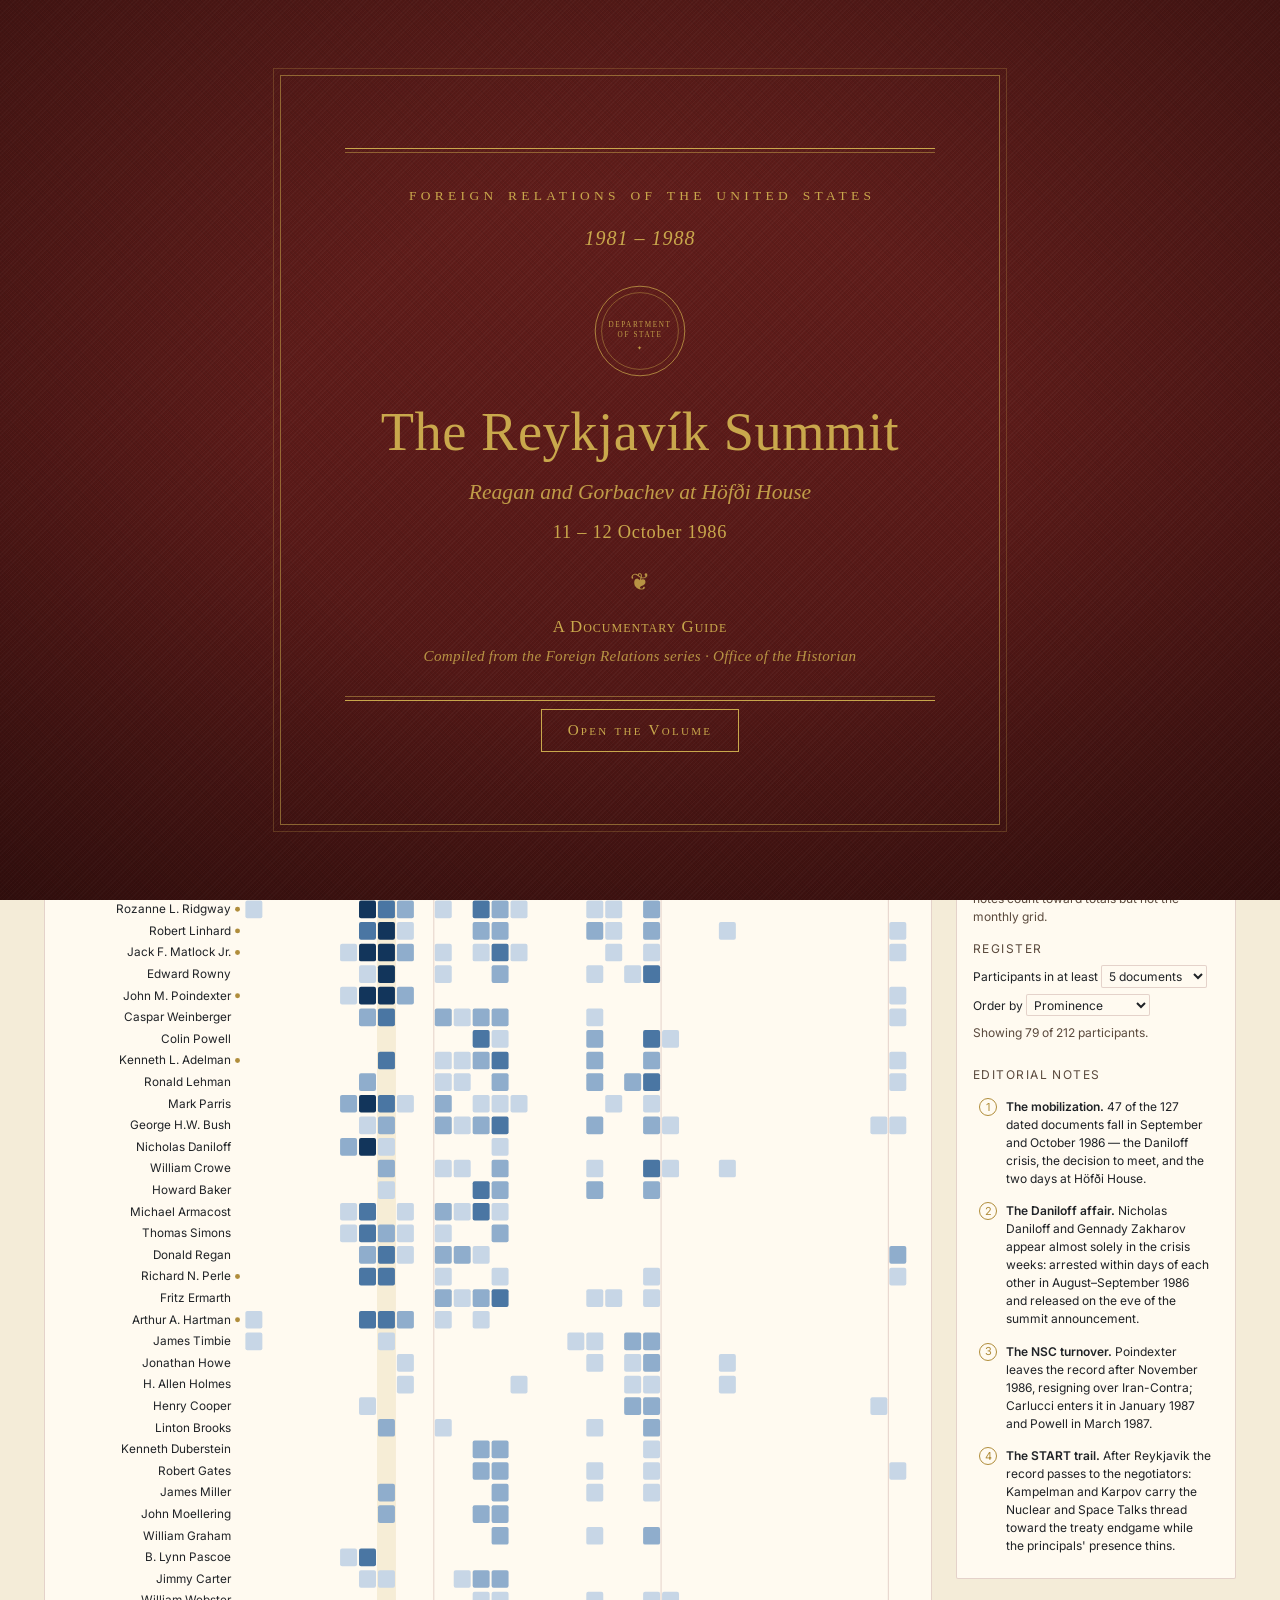
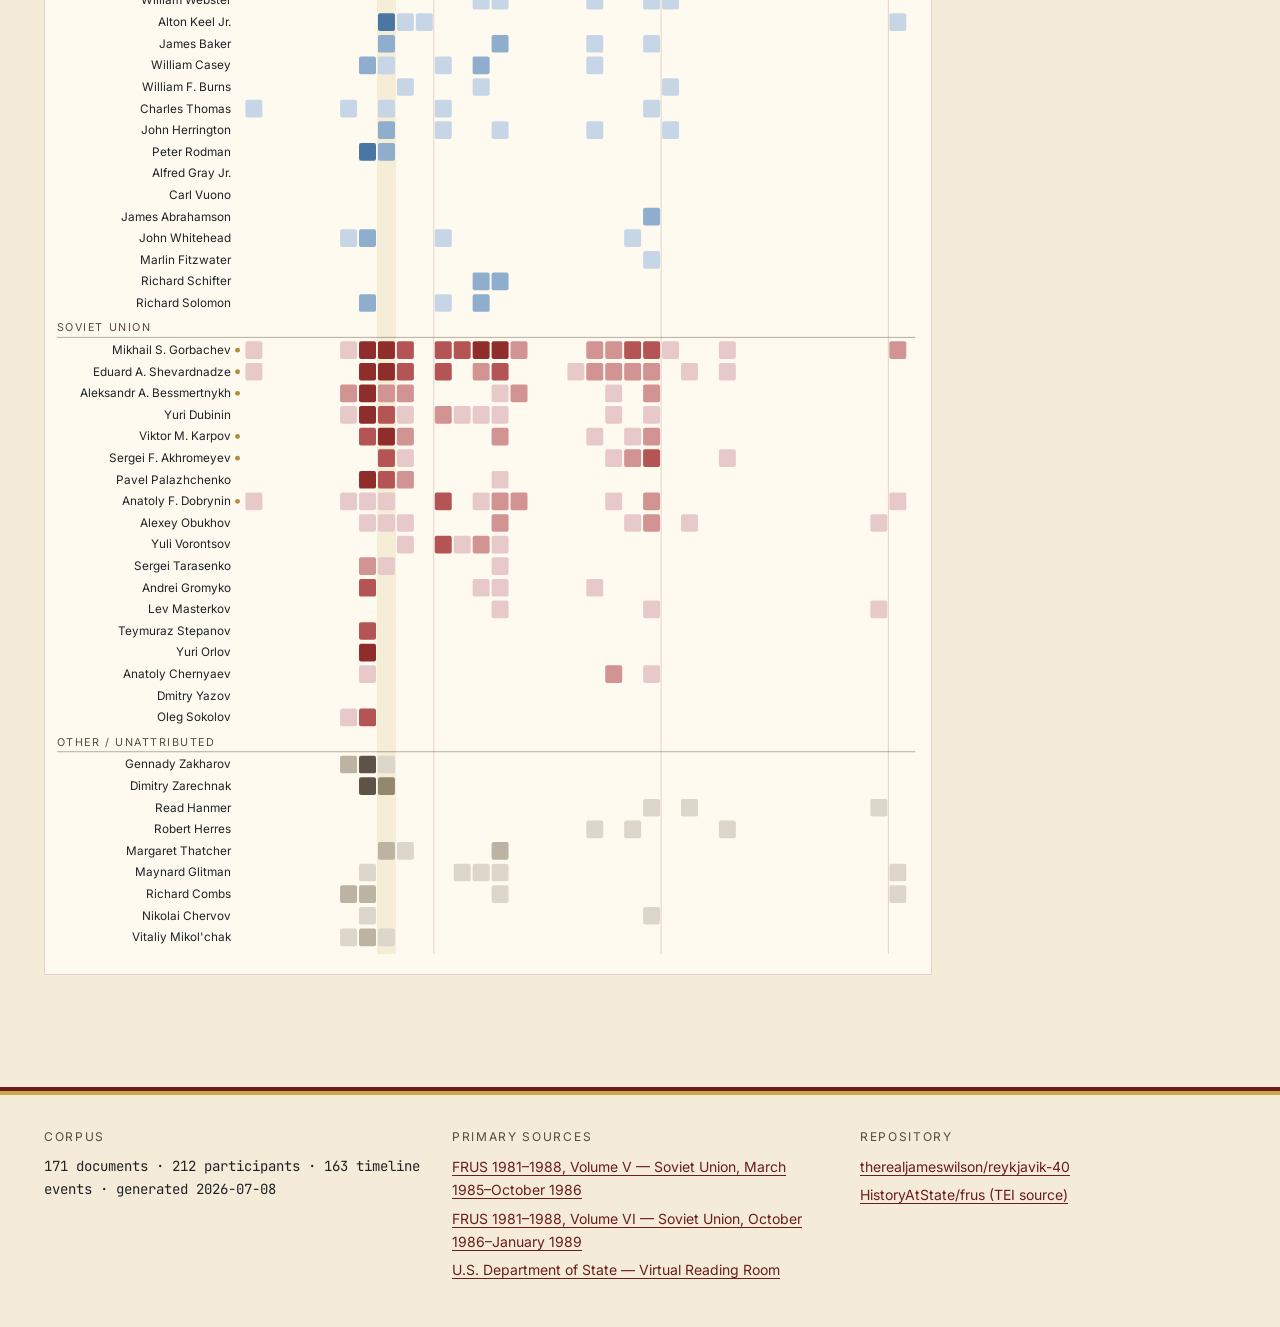
==== commit 0be982ee: "Rename UI labels: FRUS Document Explorer and FOIA-cased Declassified PDFs view Reflects the navigati" ====
--- a/docs/index.html
+++ b/docs/index.html
@@ -49,8 +49,8 @@
         <button class="nav-btn is-active" data-view="register" aria-pressed="true">Participation Register</button>
         <button class="nav-btn" data-view="stage" aria-pressed="false">H&ouml;f&eth;i House</button>
         <button class="nav-btn" data-view="timeline" aria-pressed="false">Hour-by-Hour Timeline</button>
-        <button class="nav-btn" data-view="explorer" aria-pressed="false">Document Explorer</button>
-        <button class="nav-btn" data-view="foia" aria-pressed="false">Declassified PDFs</button>
+        <button class="nav-btn" data-view="explorer" aria-pressed="false">FRUS Document Explorer</button>
+        <button class="nav-btn" data-view="foia" aria-pressed="false">Declassified PDFs from FOIA 1986-04261</button>
       </nav>
     </div>
   </header>
@@ -134,7 +134,7 @@
       <!-- Explorer view -->
       <article class="view view--explorer" data-view="explorer" aria-labelledby="view-explorer-heading" hidden>
         <header class="view__head">
-          <h2 id="view-explorer-heading">Document Explorer</h2>
+          <h2 id="view-explorer-heading">FRUS Document Explorer</h2>
           <p class="view__lede">A searchable, filterable table of every document in the corpus. FRUS records are compiled and edited by the Office of the Historian; declassified releases are drawn from the Department of State&rsquo;s Virtual Reading Room. Each record links to its canonical publisher URL.</p>
         </header>
         <div class="explorer__controls">
@@ -200,7 +200,7 @@
       <!-- Declassified FOIA PDF library view -->
       <article class="view view--foia" data-view="foia" aria-labelledby="view-foia-heading" hidden>
         <header class="view__head">
-          <h2 id="view-foia-heading">Declassified PDF Library</h2>
+          <h2 id="view-foia-heading">Declassified PDFs from FOIA 1986-04261</h2>
           <p class="view__lede">The complete declassified release for FOIA case <span class="foia-case" id="foia-case-number"></span> &mdash; <span id="foia-case-subject"></span>. Every document is served locally from this site; each entry also links back to its canonical PDF in the U.S. Department of State&rsquo;s Virtual Reading Room. Search by document number, then open the PDF in a new tab.</p>
         </header>
         <div class="foia__controls">
--- a/docs/assets/css/frus.css
+++ b/docs/assets/css/frus.css
@@ -469,6 +469,27 @@
 }
 .event.is-faded { opacity: 0.28; }
 
+/* Declassified FOIA PDFs supplement the FRUS chronology; the gold accent
+   ties them to the tag--source-foia colour used elsewhere. */
+.day--foia { border-top: 1px dashed var(--frus-gold-deep); }
+.day__caption {
+  font-family: var(--font-interface); font-size: var(--fs-xs);
+  color: var(--frus-slate); margin: -0.2rem 0 0.6rem; max-width: 60ch;
+}
+.event.event--foia { background: rgba(201, 168, 76, 0.06); }
+.event.event--foia .event__time {
+  font-family: var(--font-interface); font-size: var(--fs-xs);
+  font-weight: 700; letter-spacing: 0.12em; text-transform: uppercase;
+  color: var(--frus-gold-deep);
+}
+.event__foia-title { font-family: var(--font-mono); font-size: var(--fs-sm); margin-right: 0.5rem; }
+.event__foia-detail { color: var(--frus-slate); font-family: var(--font-interface); font-size: var(--fs-xs); }
+.event__foia-links {
+  display: block; margin-top: 0.25rem;
+  font-family: var(--font-interface); font-size: var(--fs-xs);
+}
+.event__foia-links a { color: var(--frus-buckram-dark); margin-right: 1rem; }
+
 /* ========== Explorer ========== */
 .explorer__controls {
   display: grid;
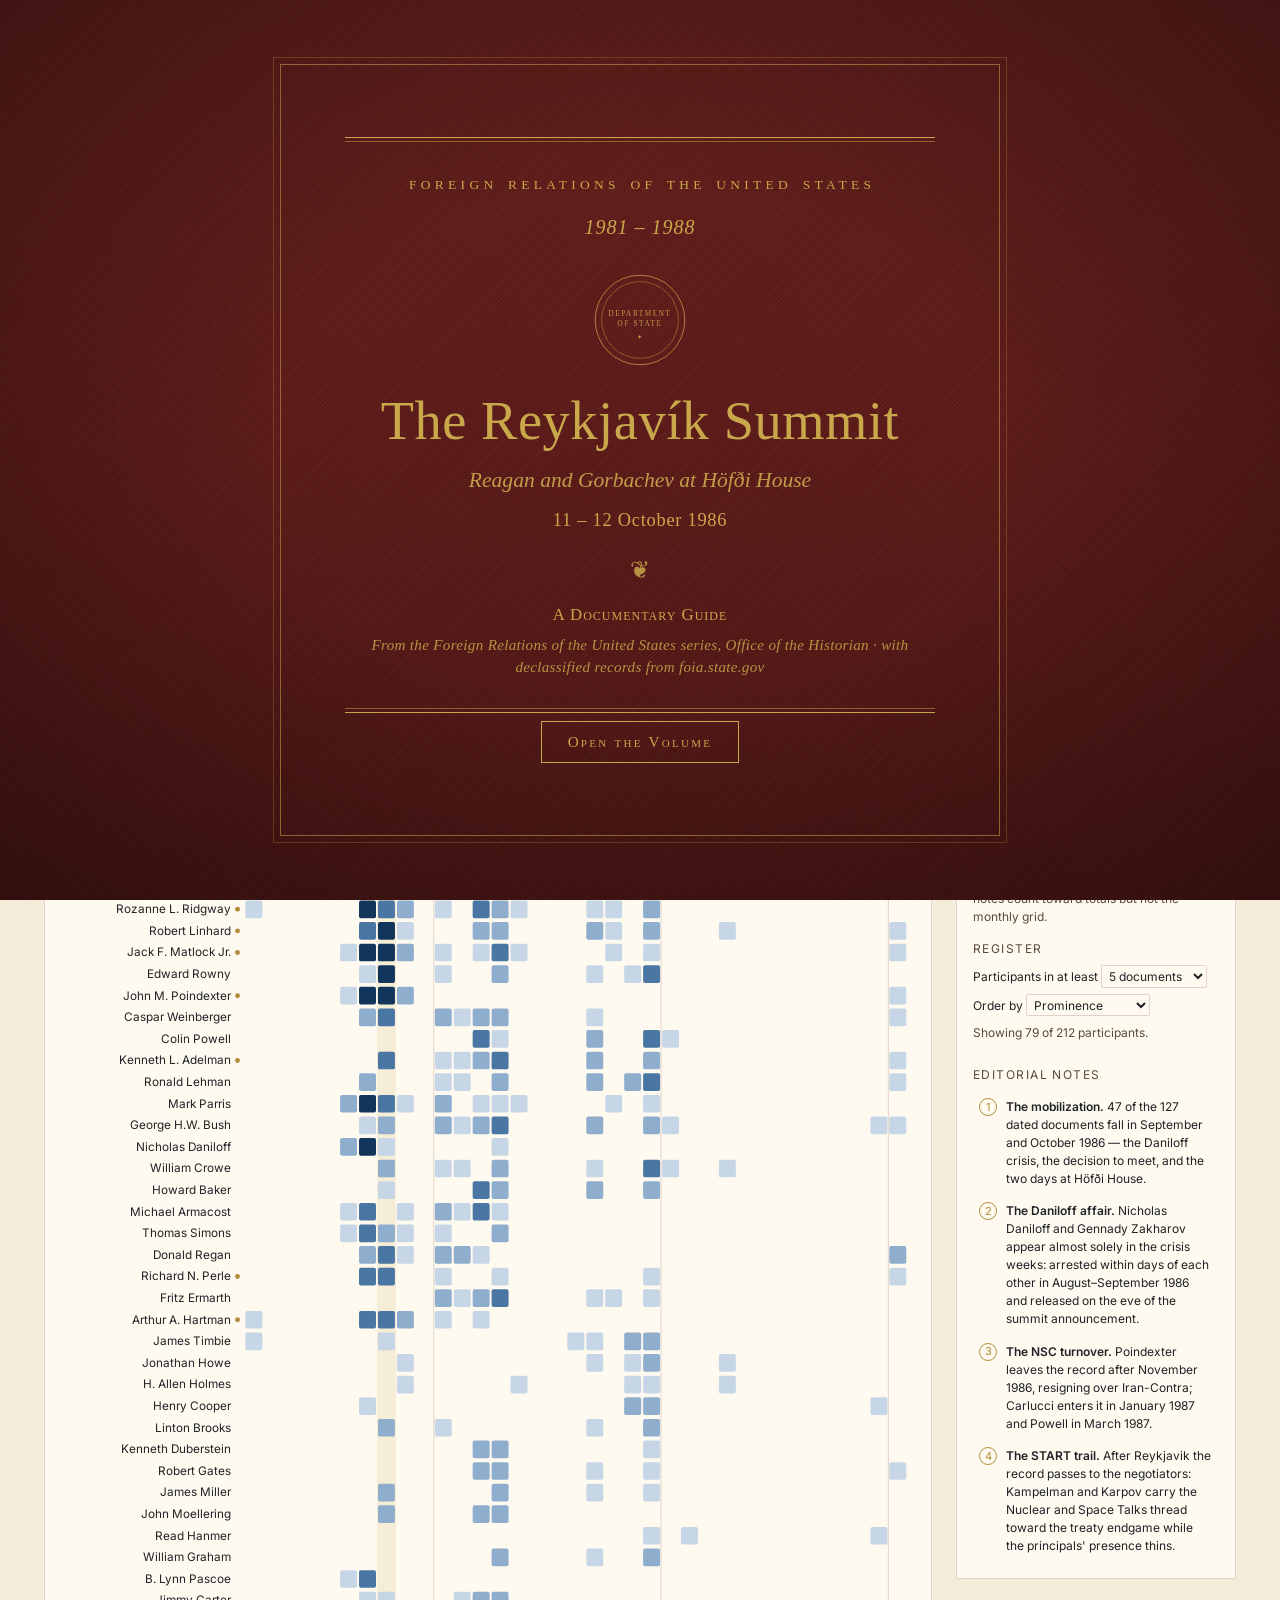
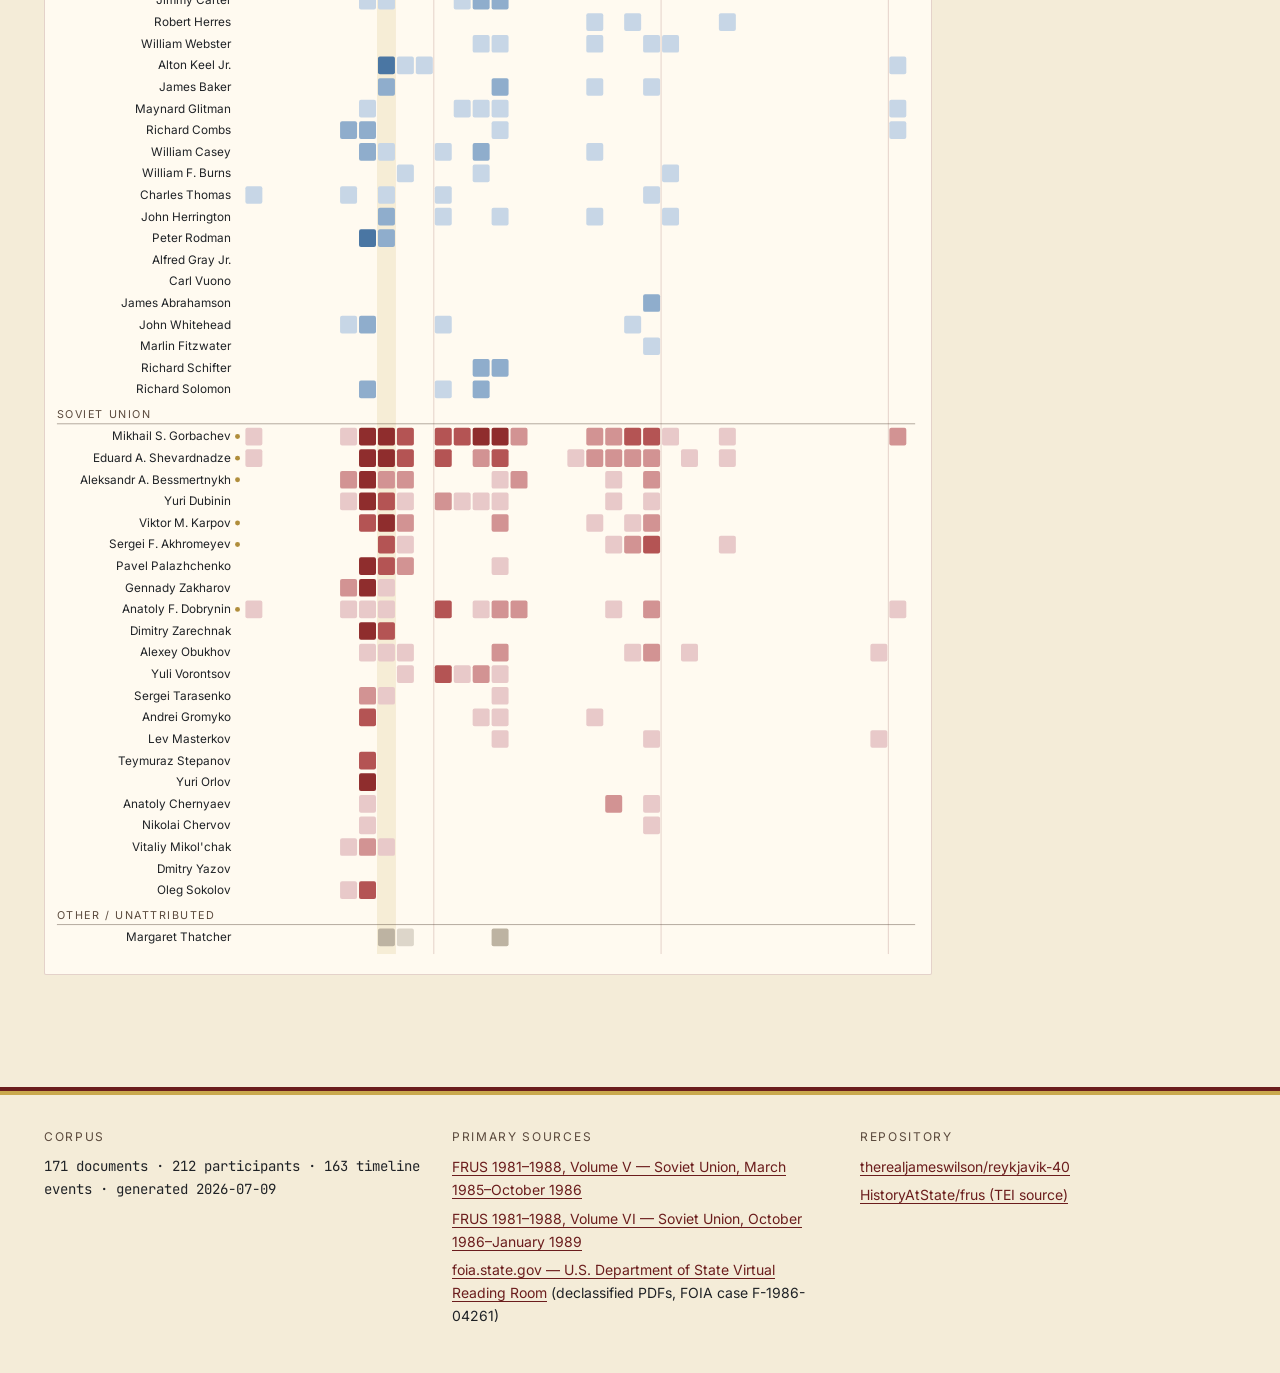
==== commit 430bfd27: "Clarify document provenance: FRUS series vs. foia.state.gov Make source provenance explicit across t" ====
--- a/docs/index.html
+++ b/docs/index.html
@@ -32,7 +32,7 @@
       <p class="cover__subtitle">Reagan and Gorbachev at H&ouml;f&eth;i House</p>
       <p class="cover__dates">11&nbsp;&ndash;&nbsp;12 October 1986</p>
       <div class="cover__ornament" aria-hidden="true">&#10086;</div>
-      <p class="cover__imprint">A Documentary Guide<br/><span class="cover__imprint-sub">Compiled from the Foreign Relations series&nbsp;&middot;&nbsp;Office of the Historian</span></p>
+      <p class="cover__imprint">A Documentary Guide<br/><span class="cover__imprint-sub">From the Foreign Relations of the United States series, Office of the Historian&nbsp;&middot;&nbsp;with declassified records from foia.state.gov</span></p>
       <div class="cover__rule cover__rule--bottom" aria-hidden="true"></div>
       <button type="button" class="cover__enter" id="cover-enter">Open the Volume</button>
     </div>
@@ -135,7 +135,7 @@
       <article class="view view--explorer" data-view="explorer" aria-labelledby="view-explorer-heading" hidden>
         <header class="view__head">
           <h2 id="view-explorer-heading">FRUS Document Explorer</h2>
-          <p class="view__lede">A searchable, filterable table of every document in the corpus. FRUS records are compiled and edited by the Office of the Historian; declassified releases are drawn from the Department of State&rsquo;s Virtual Reading Room. Each record links to its canonical publisher URL.</p>
+          <p class="view__lede">A searchable, filterable table of every document in the corpus. FRUS records come from the <em>Foreign Relations of the United States</em> series, compiled and edited by the Office of the Historian; supplemental declassified releases are drawn from foia.state.gov, the Department of State&rsquo;s Virtual Reading Room. Each record links to its canonical publisher URL.</p>
         </header>
         <div class="explorer__controls">
           <label class="control control--search">
@@ -201,7 +201,7 @@
       <article class="view view--foia" data-view="foia" aria-labelledby="view-foia-heading" hidden>
         <header class="view__head">
           <h2 id="view-foia-heading">Declassified PDFs from FOIA 1986-04261</h2>
-          <p class="view__lede">The complete declassified release for FOIA case <span class="foia-case" id="foia-case-number"></span> &mdash; <span id="foia-case-subject"></span>. Every document is served locally from this site; each entry also links back to its canonical PDF in the U.S. Department of State&rsquo;s Virtual Reading Room. Search by document number, then open the PDF in a new tab.</p>
+          <p class="view__lede">A supplemental release of declassified records from foia.state.gov &mdash; FOIA case <span class="foia-case" id="foia-case-number"></span>, <span id="foia-case-subject"></span> &mdash; distinct from the <em>Foreign Relations of the United States</em> series above. Every document is served locally from this site; each entry also links back to its canonical PDF in the U.S. Department of State&rsquo;s Virtual Reading Room. Search by document number, then open the PDF in a new tab.</p>
         </header>
         <div class="foia__controls">
           <label class="control control--search">
@@ -235,7 +235,7 @@
         <ul>
           <li><a href="https://history.state.gov/historicaldocuments/frus1981-88v05">FRUS 1981&ndash;1988, Volume V &mdash; Soviet Union, March 1985&ndash;October 1986</a></li>
           <li><a href="https://history.state.gov/historicaldocuments/frus1981-88v06">FRUS 1981&ndash;1988, Volume VI &mdash; Soviet Union, October 1986&ndash;January 1989</a></li>
-          <li><a href="https://foia.state.gov/">U.S. Department of State &mdash; Virtual Reading Room</a></li>
+          <li><a href="https://foia.state.gov/">foia.state.gov &mdash; U.S. Department of State Virtual Reading Room</a> (declassified PDFs, FOIA case F-1986-04261)</li>
         </ul>
       </div>
       <div class="colophon__col">
--- a/docs/assets/css/frus.css
+++ b/docs/assets/css/frus.css
@@ -483,6 +483,7 @@
   color: var(--frus-gold-deep);
 }
 .event__foia-title { font-family: var(--font-mono); font-size: var(--fs-sm); margin-right: 0.5rem; }
+.event__foia-desc { display: block; color: var(--frus-ink); font-family: var(--font-interface); font-size: var(--fs-xs); line-height: 1.45; margin: 0.2rem 0; }
 .event__foia-detail { color: var(--frus-slate); font-family: var(--font-interface); font-size: var(--fs-xs); }
 .event__foia-links {
   display: block; margin-top: 0.25rem;
@@ -1046,6 +1047,19 @@
   color: var(--frus-ink);
   word-break: break-all;
 }
+.foia-card__date {
+  font-family: var(--font-mono);
+  font-size: var(--fs-xs);
+  color: var(--frus-slate);
+  margin: 0 0 0.3rem;
+}
+.foia-card__desc {
+  font-family: var(--font-interface);
+  font-size: var(--fs-sm);
+  color: var(--frus-ink);
+  line-height: 1.45;
+  margin: 0 0 0.5rem;
+}
 .foia-card__meta {
   display: flex;
   flex-wrap: wrap;
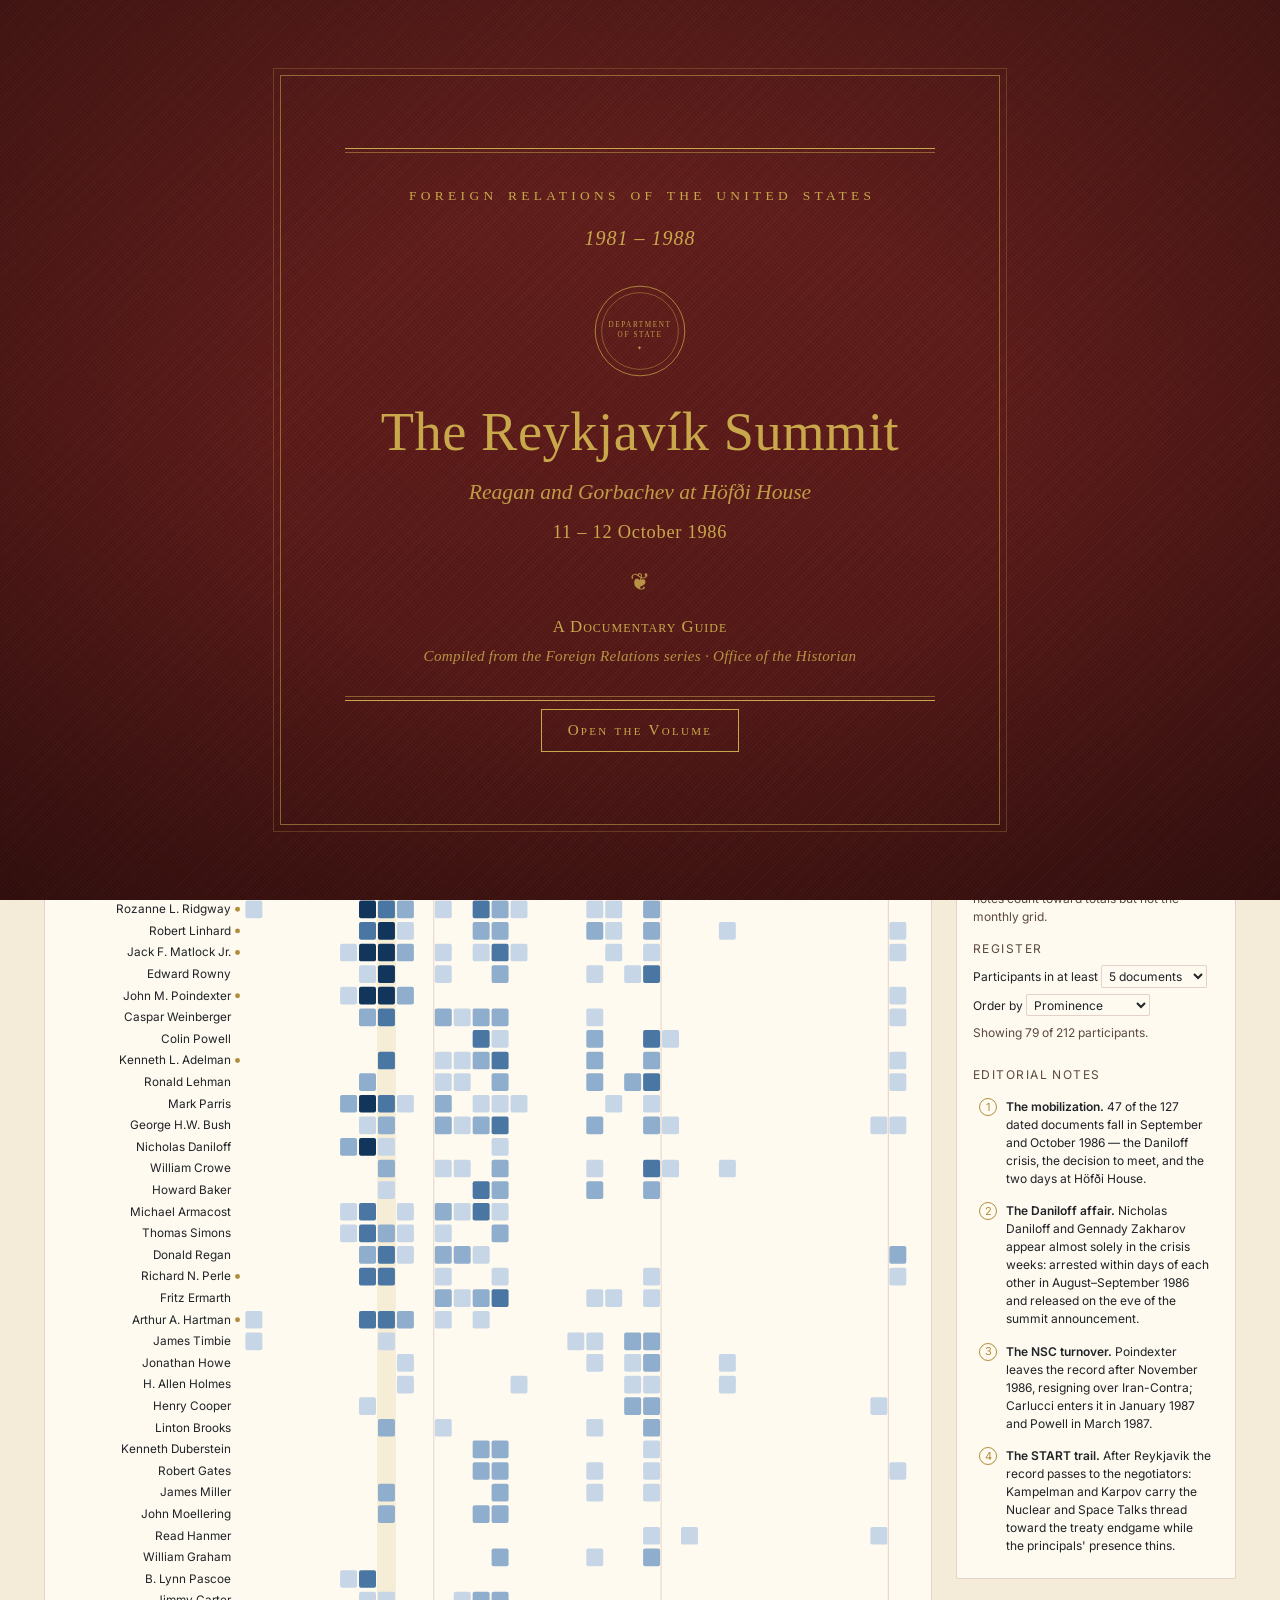
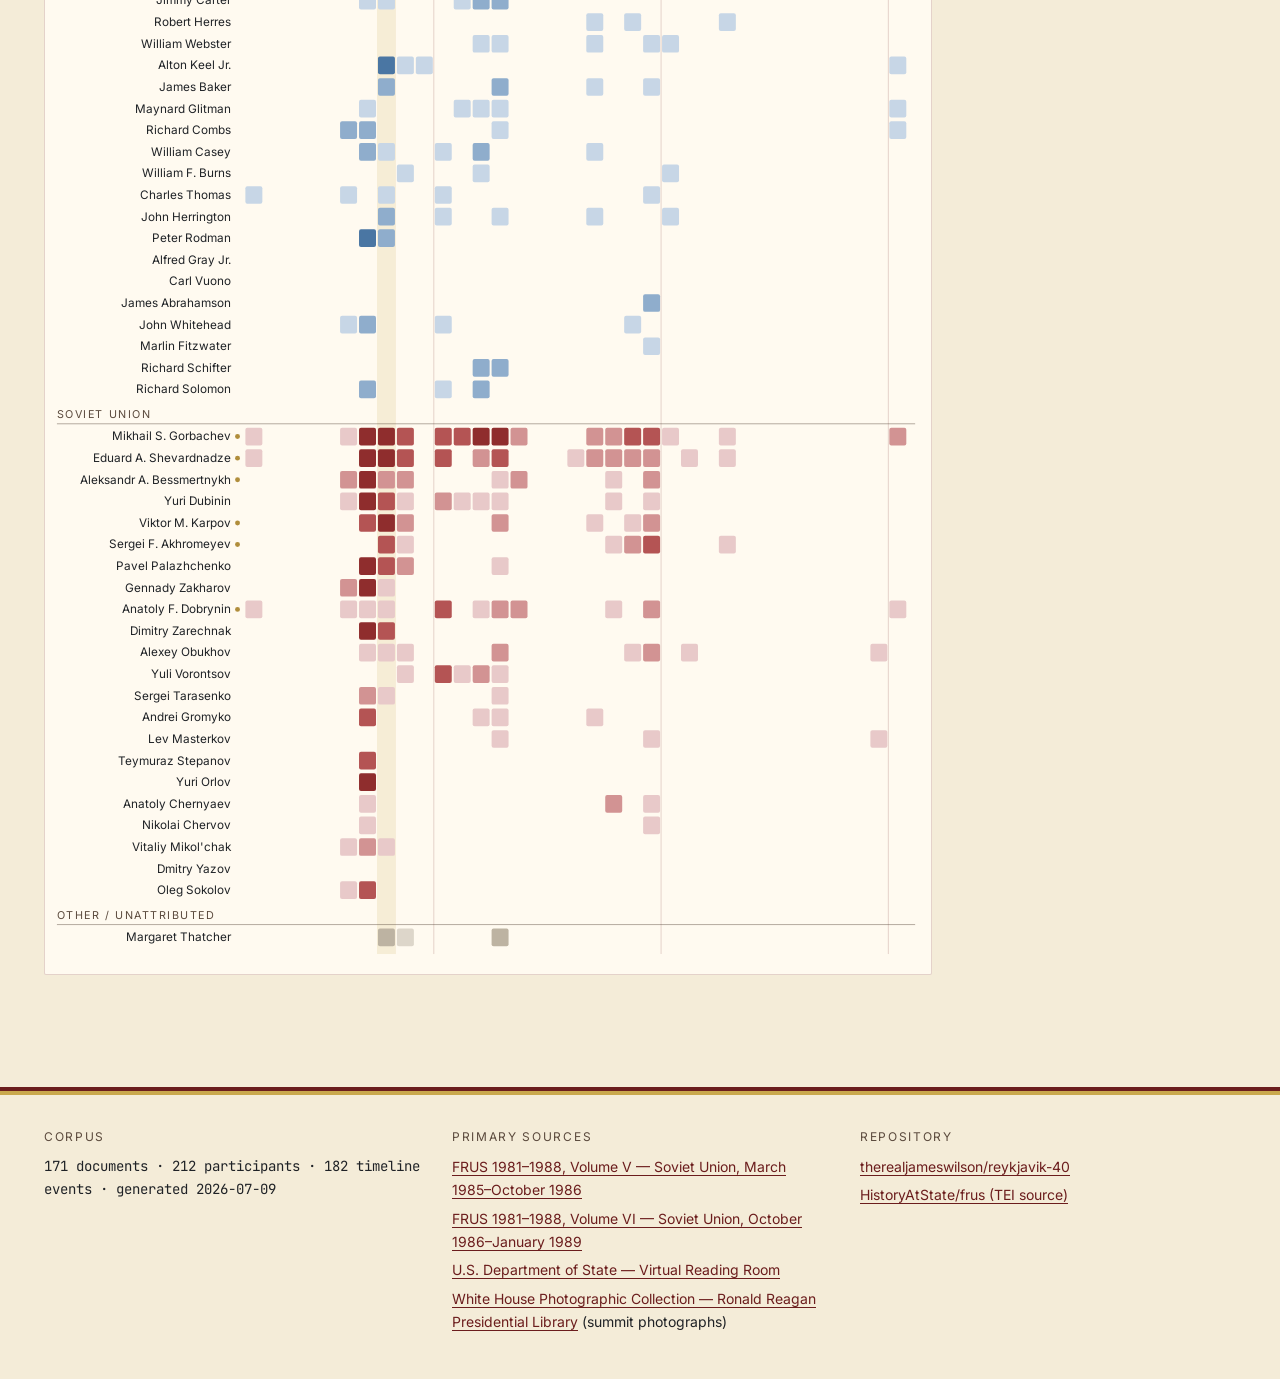
==== commit 726f7770: "Integrate Reagan Library summit photos into the timeline Fold 19 White House Photo Office plates of " ====
--- a/docs/index.html
+++ b/docs/index.html
@@ -32,7 +32,7 @@
       <p class="cover__subtitle">Reagan and Gorbachev at H&ouml;f&eth;i House</p>
       <p class="cover__dates">11&nbsp;&ndash;&nbsp;12 October 1986</p>
       <div class="cover__ornament" aria-hidden="true">&#10086;</div>
-      <p class="cover__imprint">A Documentary Guide<br/><span class="cover__imprint-sub">From the Foreign Relations of the United States series, Office of the Historian&nbsp;&middot;&nbsp;with declassified records from foia.state.gov</span></p>
+      <p class="cover__imprint">A Documentary Guide<br/><span class="cover__imprint-sub">Compiled from the Foreign Relations series&nbsp;&middot;&nbsp;Office of the Historian</span></p>
       <div class="cover__rule cover__rule--bottom" aria-hidden="true"></div>
       <button type="button" class="cover__enter" id="cover-enter">Open the Volume</button>
     </div>
@@ -126,7 +126,7 @@
       <article class="view view--timeline" data-view="timeline" aria-labelledby="view-timeline-heading" hidden>
         <header class="view__head">
           <h2 id="view-timeline-heading">Hour-by-Hour Timeline</h2>
-          <p class="view__lede">Anchored to the Iceland Chronology in <em>Foreign Relations of the United States, 1981&ndash;1988, Volume VI</em>, Document 1 &mdash; a Memorandum for the Record dated 18 October 1986 that reconstructs the four days in Iceland. Documents released in Volumes V and VI are folded in as marker events; times of day are parsed from the chronology text.</p>
+          <p class="view__lede">Anchored to the Iceland Chronology in <em>Foreign Relations of the United States, 1981&ndash;1988, Volume VI</em>, Document 1 &mdash; a Memorandum for the Record dated 18 October 1986 that reconstructs the four days in Iceland. Documents released in Volumes V and VI are folded in as marker events; times of day are parsed from the chronology text. Photographs from the White House Photographic Collection (Ronald Reagan Presidential Library) are placed alongside the moments they depict on 11&ndash;12 October 1986.</p>
         </header>
         <div class="timeline" id="timeline-canvas"></div>
       </article>
@@ -135,7 +135,7 @@
       <article class="view view--explorer" data-view="explorer" aria-labelledby="view-explorer-heading" hidden>
         <header class="view__head">
           <h2 id="view-explorer-heading">FRUS Document Explorer</h2>
-          <p class="view__lede">A searchable, filterable table of every document in the corpus. FRUS records come from the <em>Foreign Relations of the United States</em> series, compiled and edited by the Office of the Historian; supplemental declassified releases are drawn from foia.state.gov, the Department of State&rsquo;s Virtual Reading Room. Each record links to its canonical publisher URL.</p>
+          <p class="view__lede">A searchable, filterable table of every document in the corpus. FRUS records are compiled and edited by the Office of the Historian; declassified releases are drawn from the Department of State&rsquo;s Virtual Reading Room. Each record links to its canonical publisher URL.</p>
         </header>
         <div class="explorer__controls">
           <label class="control control--search">
@@ -201,7 +201,7 @@
       <article class="view view--foia" data-view="foia" aria-labelledby="view-foia-heading" hidden>
         <header class="view__head">
           <h2 id="view-foia-heading">Declassified PDFs from FOIA 1986-04261</h2>
-          <p class="view__lede">A supplemental release of declassified records from foia.state.gov &mdash; FOIA case <span class="foia-case" id="foia-case-number"></span>, <span id="foia-case-subject"></span> &mdash; distinct from the <em>Foreign Relations of the United States</em> series above. Every document is served locally from this site; each entry also links back to its canonical PDF in the U.S. Department of State&rsquo;s Virtual Reading Room. Search by document number, then open the PDF in a new tab.</p>
+          <p class="view__lede">The complete declassified release for FOIA case <span class="foia-case" id="foia-case-number"></span> &mdash; <span id="foia-case-subject"></span>. Every document is served locally from this site; each entry also links back to its canonical PDF in the U.S. Department of State&rsquo;s Virtual Reading Room. Search by document number, then open the PDF in a new tab.</p>
         </header>
         <div class="foia__controls">
           <label class="control control--search">
@@ -235,7 +235,8 @@
         <ul>
           <li><a href="https://history.state.gov/historicaldocuments/frus1981-88v05">FRUS 1981&ndash;1988, Volume V &mdash; Soviet Union, March 1985&ndash;October 1986</a></li>
           <li><a href="https://history.state.gov/historicaldocuments/frus1981-88v06">FRUS 1981&ndash;1988, Volume VI &mdash; Soviet Union, October 1986&ndash;January 1989</a></li>
-          <li><a href="https://foia.state.gov/">foia.state.gov &mdash; U.S. Department of State Virtual Reading Room</a> (declassified PDFs, FOIA case F-1986-04261)</li>
+          <li><a href="https://foia.state.gov/">U.S. Department of State &mdash; Virtual Reading Room</a></li>
+          <li><a href="https://www.reaganlibrary.gov/archives/audiovisual/white-house-photo-collection-galleries/summits-mikhail-gorbachev">White House Photographic Collection &mdash; Ronald Reagan Presidential Library</a> (summit photographs)</li>
         </ul>
       </div>
       <div class="colophon__col">
--- a/docs/assets/css/frus.css
+++ b/docs/assets/css/frus.css
@@ -491,6 +491,29 @@
 }
 .event__foia-links a { color: var(--frus-buckram-dark); margin-right: 1rem; }
 
+/* White House Photo Office plates, anchored to their summit moment. */
+.event.event--photo { background: rgba(76, 110, 140, 0.06); }
+.event.event--photo .event__time {
+  font-family: var(--font-interface); font-size: var(--fs-xs);
+  font-weight: 700; letter-spacing: 0.12em; text-transform: uppercase;
+  color: var(--frus-slate);
+}
+.event__photo-link { display: inline-block; margin: 0 0 0.35rem; }
+.event__photo-img {
+  display: block; width: 240px; max-width: 100%; height: auto;
+  border: 1px solid var(--frus-rule); border-radius: 2px;
+  background: var(--frus-paper);
+}
+.event__photo-cap {
+  display: block; color: var(--frus-ink);
+  font-family: var(--font-editorial); font-size: var(--fs-sm); line-height: 1.5;
+}
+.event__photo-credit {
+  display: block; margin-top: 0.2rem;
+  color: var(--frus-slate); font-family: var(--font-interface); font-size: var(--fs-xs);
+}
+.event__photo-credit a { color: var(--frus-buckram-dark); }
+
 /* ========== Explorer ========== */
 .explorer__controls {
   display: grid;
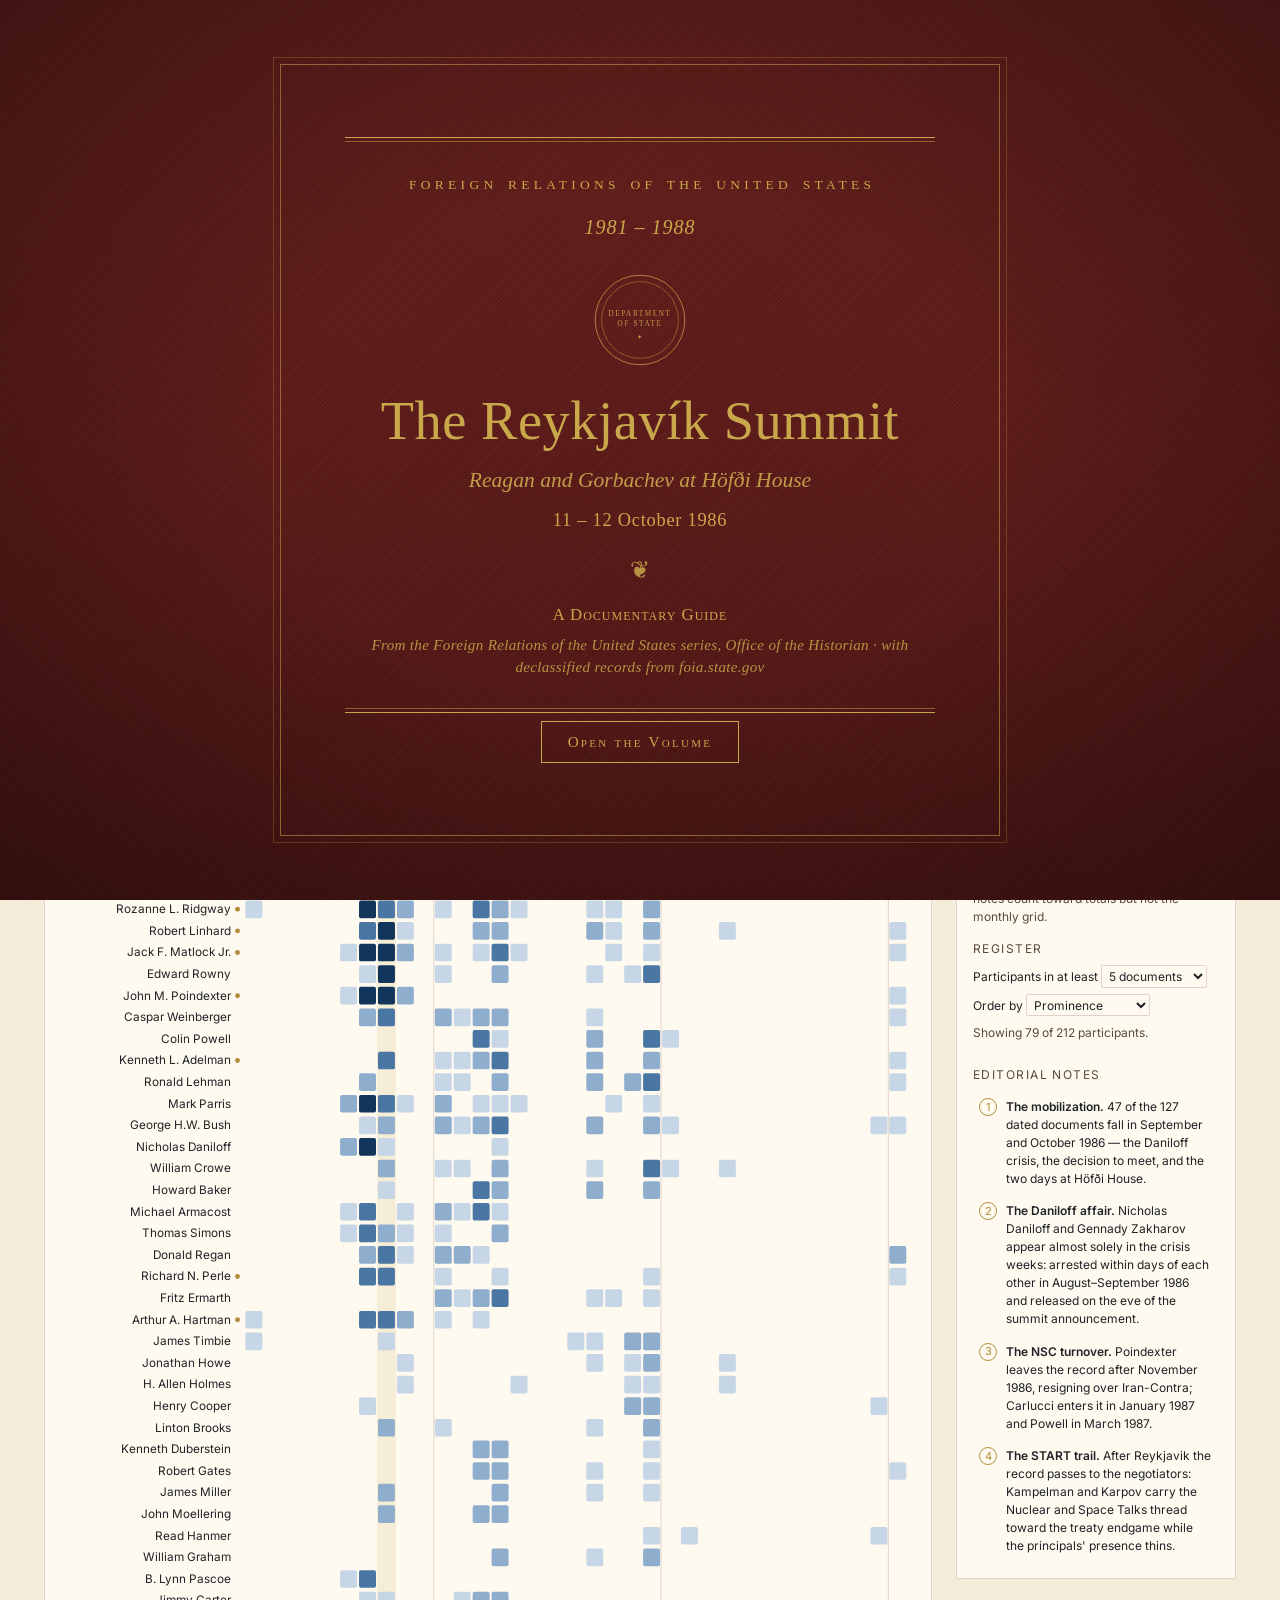
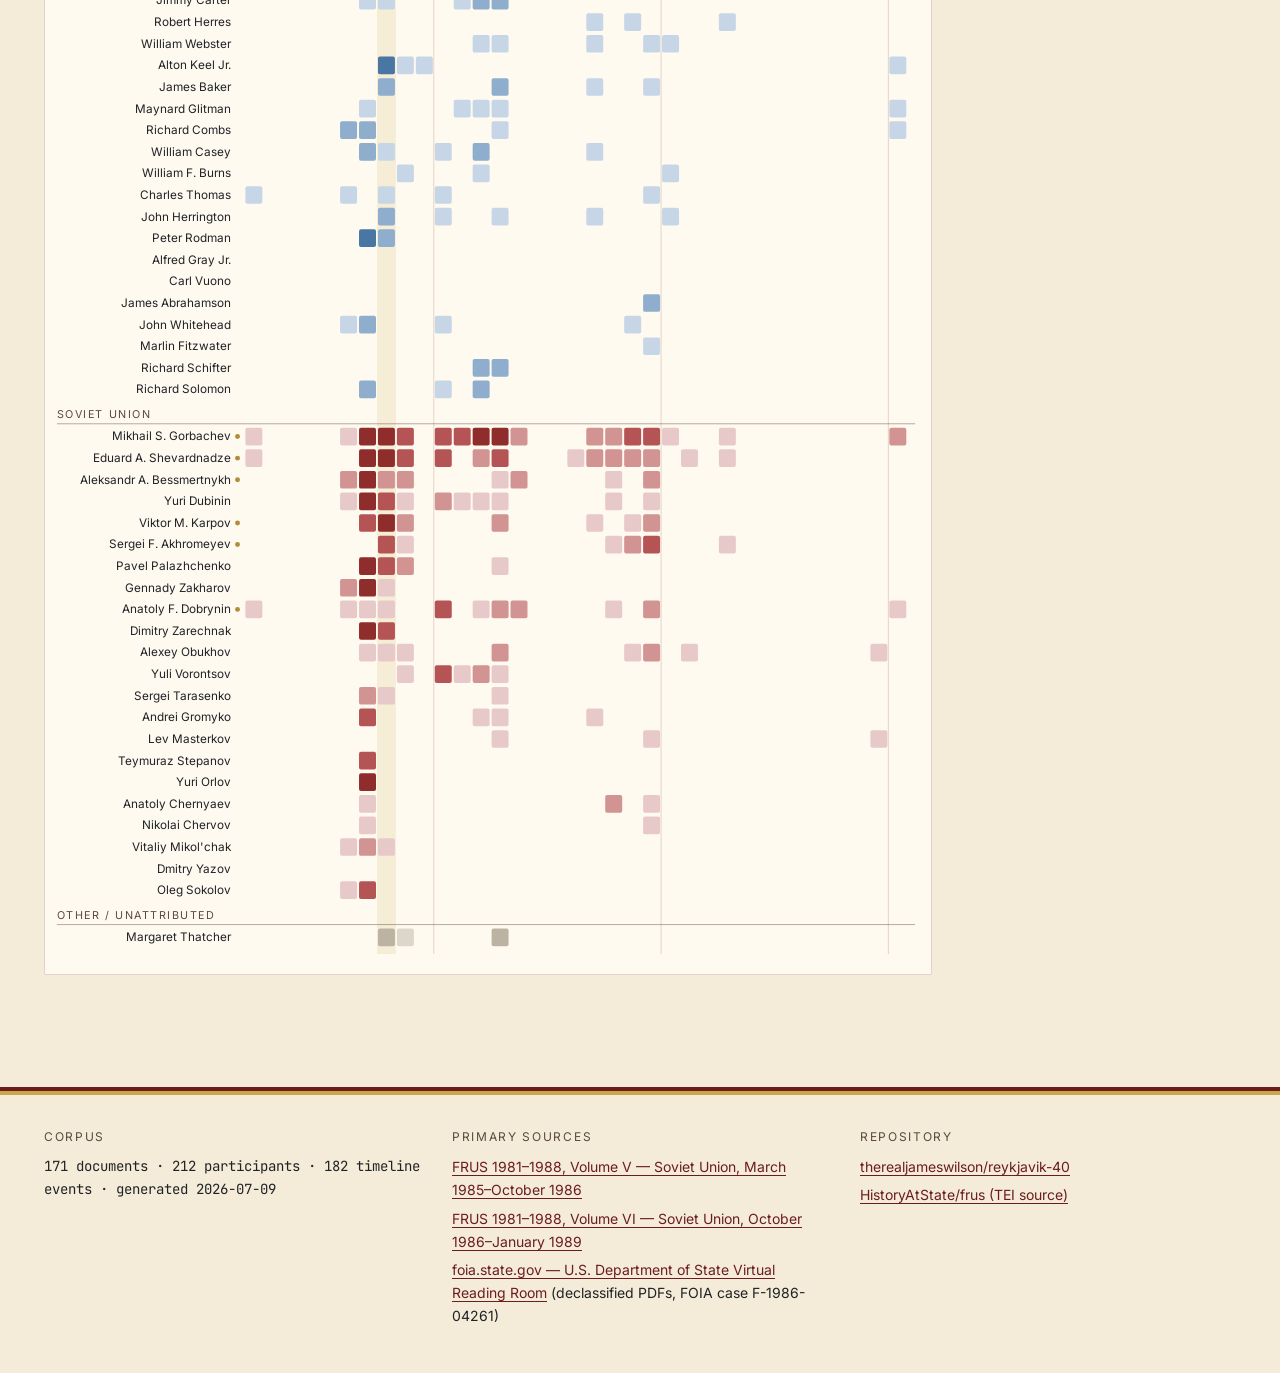
==== commit ad041bf2: "Merge pull request #6 from therealjameswilson/clarify-document-sources Clarify FRUS and foia.state.g" ====
--- a/docs/index.html
+++ b/docs/index.html
@@ -32,7 +32,7 @@
       <p class="cover__subtitle">Reagan and Gorbachev at H&ouml;f&eth;i House</p>
       <p class="cover__dates">11&nbsp;&ndash;&nbsp;12 October 1986</p>
       <div class="cover__ornament" aria-hidden="true">&#10086;</div>
-      <p class="cover__imprint">A Documentary Guide<br/><span class="cover__imprint-sub">Compiled from the Foreign Relations series&nbsp;&middot;&nbsp;Office of the Historian</span></p>
+      <p class="cover__imprint">A Documentary Guide<br/><span class="cover__imprint-sub">From the Foreign Relations of the United States series, Office of the Historian&nbsp;&middot;&nbsp;with declassified records from foia.state.gov</span></p>
       <div class="cover__rule cover__rule--bottom" aria-hidden="true"></div>
       <button type="button" class="cover__enter" id="cover-enter">Open the Volume</button>
     </div>
@@ -126,7 +126,7 @@
       <article class="view view--timeline" data-view="timeline" aria-labelledby="view-timeline-heading" hidden>
         <header class="view__head">
           <h2 id="view-timeline-heading">Hour-by-Hour Timeline</h2>
-          <p class="view__lede">Anchored to the Iceland Chronology in <em>Foreign Relations of the United States, 1981&ndash;1988, Volume VI</em>, Document 1 &mdash; a Memorandum for the Record dated 18 October 1986 that reconstructs the four days in Iceland. Documents released in Volumes V and VI are folded in as marker events; times of day are parsed from the chronology text. Photographs from the White House Photographic Collection (Ronald Reagan Presidential Library) are placed alongside the moments they depict on 11&ndash;12 October 1986.</p>
+          <p class="view__lede">Anchored to the Iceland Chronology in <em>Foreign Relations of the United States, 1981&ndash;1988, Volume VI</em>, Document 1 &mdash; a Memorandum for the Record dated 18 October 1986 that reconstructs the four days in Iceland. Documents released in Volumes V and VI are folded in as marker events; times of day are parsed from the chronology text.</p>
         </header>
         <div class="timeline" id="timeline-canvas"></div>
       </article>
@@ -135,7 +135,7 @@
       <article class="view view--explorer" data-view="explorer" aria-labelledby="view-explorer-heading" hidden>
         <header class="view__head">
           <h2 id="view-explorer-heading">FRUS Document Explorer</h2>
-          <p class="view__lede">A searchable, filterable table of every document in the corpus. FRUS records are compiled and edited by the Office of the Historian; declassified releases are drawn from the Department of State&rsquo;s Virtual Reading Room. Each record links to its canonical publisher URL.</p>
+          <p class="view__lede">A searchable, filterable table of every document in the corpus. FRUS records come from the <em>Foreign Relations of the United States</em> series, compiled and edited by the Office of the Historian; supplemental declassified releases are drawn from foia.state.gov, the Department of State&rsquo;s Virtual Reading Room. Each record links to its canonical publisher URL.</p>
         </header>
         <div class="explorer__controls">
           <label class="control control--search">
@@ -201,7 +201,7 @@
       <article class="view view--foia" data-view="foia" aria-labelledby="view-foia-heading" hidden>
         <header class="view__head">
           <h2 id="view-foia-heading">Declassified PDFs from FOIA 1986-04261</h2>
-          <p class="view__lede">The complete declassified release for FOIA case <span class="foia-case" id="foia-case-number"></span> &mdash; <span id="foia-case-subject"></span>. Every document is served locally from this site; each entry also links back to its canonical PDF in the U.S. Department of State&rsquo;s Virtual Reading Room. Search by document number, then open the PDF in a new tab.</p>
+          <p class="view__lede">A supplemental release of declassified records from foia.state.gov &mdash; FOIA case <span class="foia-case" id="foia-case-number"></span>, <span id="foia-case-subject"></span> &mdash; distinct from the <em>Foreign Relations of the United States</em> series above. Every document is served locally from this site; each entry also links back to its canonical PDF in the U.S. Department of State&rsquo;s Virtual Reading Room. Search by document number, then open the PDF in a new tab.</p>
         </header>
         <div class="foia__controls">
           <label class="control control--search">
@@ -235,8 +235,7 @@
         <ul>
           <li><a href="https://history.state.gov/historicaldocuments/frus1981-88v05">FRUS 1981&ndash;1988, Volume V &mdash; Soviet Union, March 1985&ndash;October 1986</a></li>
           <li><a href="https://history.state.gov/historicaldocuments/frus1981-88v06">FRUS 1981&ndash;1988, Volume VI &mdash; Soviet Union, October 1986&ndash;January 1989</a></li>
-          <li><a href="https://foia.state.gov/">U.S. Department of State &mdash; Virtual Reading Room</a></li>
-          <li><a href="https://www.reaganlibrary.gov/archives/audiovisual/white-house-photo-collection-galleries/summits-mikhail-gorbachev">White House Photographic Collection &mdash; Ronald Reagan Presidential Library</a> (summit photographs)</li>
+          <li><a href="https://foia.state.gov/">foia.state.gov &mdash; U.S. Department of State Virtual Reading Room</a> (declassified PDFs, FOIA case F-1986-04261)</li>
         </ul>
       </div>
       <div class="colophon__col">
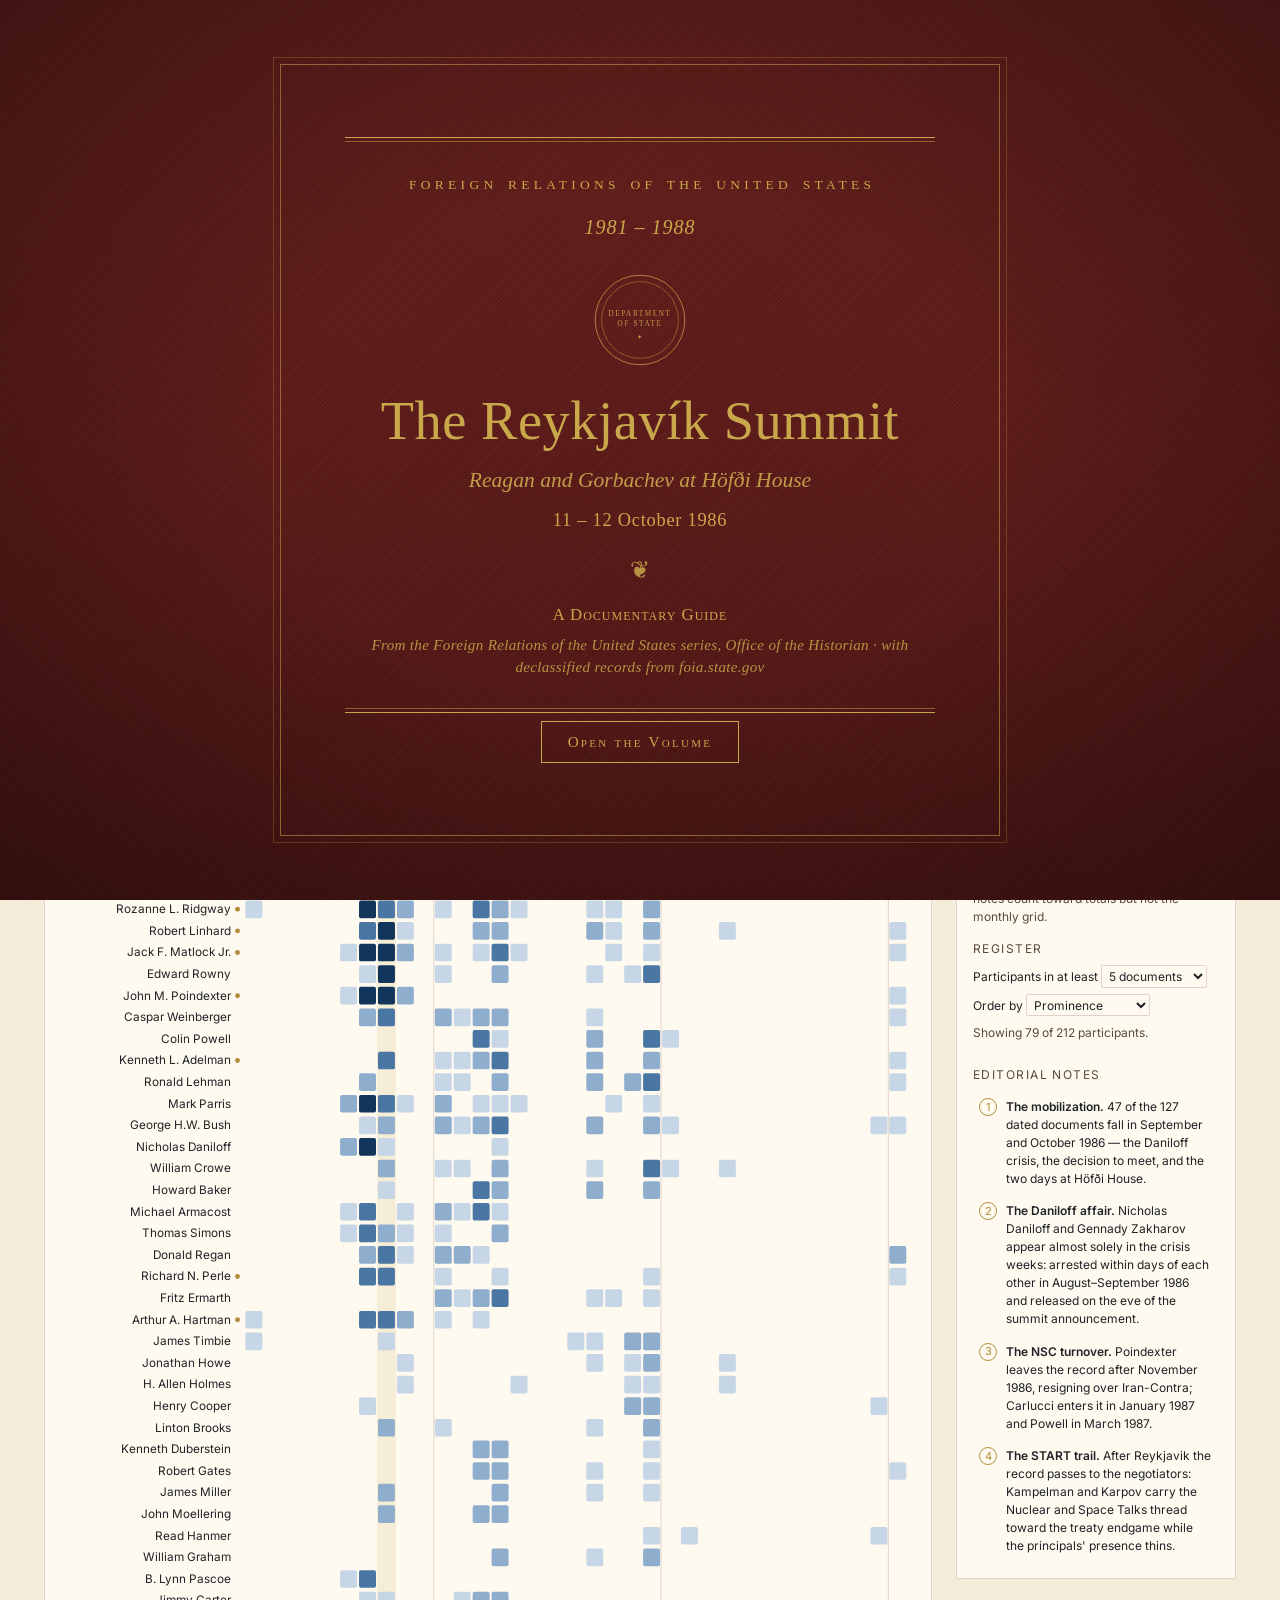
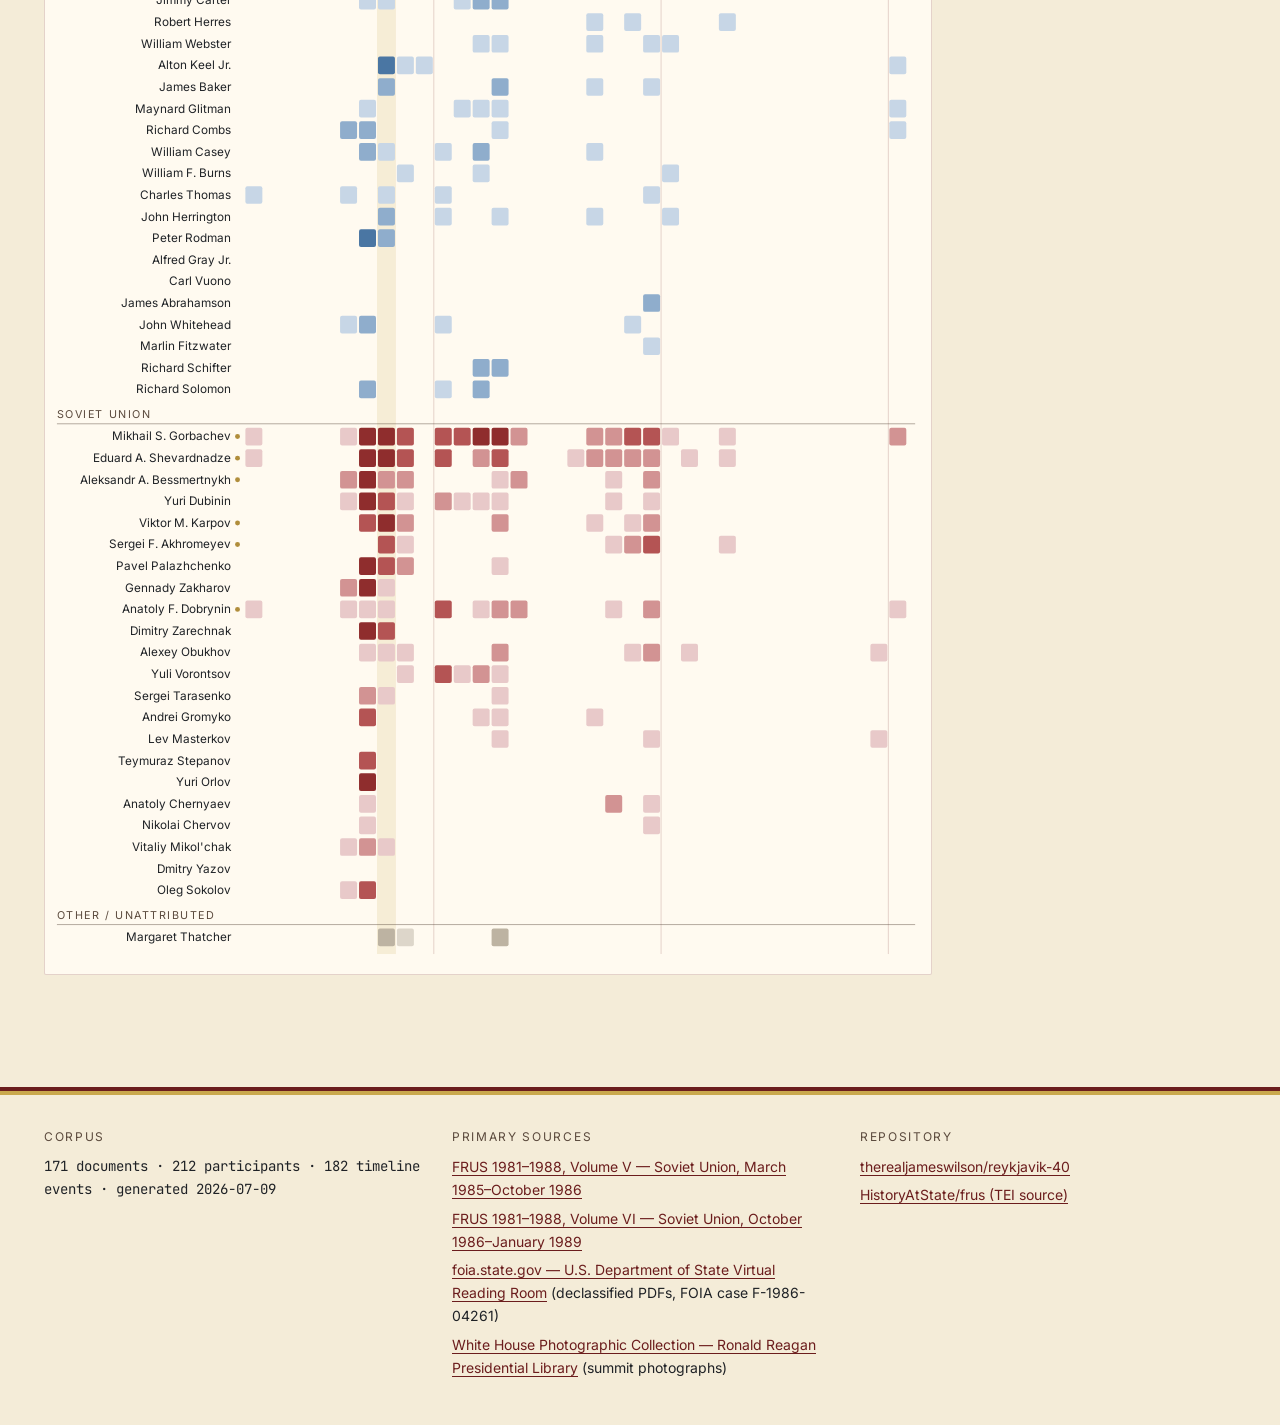
==== commit 9bd56e64: "Merge remote-tracking branch 'origin/main' into reagan-library-photos # Conflicts: #	docs/index.html" ====
--- a/docs/index.html
+++ b/docs/index.html
@@ -126,7 +126,7 @@
       <article class="view view--timeline" data-view="timeline" aria-labelledby="view-timeline-heading" hidden>
         <header class="view__head">
           <h2 id="view-timeline-heading">Hour-by-Hour Timeline</h2>
-          <p class="view__lede">Anchored to the Iceland Chronology in <em>Foreign Relations of the United States, 1981&ndash;1988, Volume VI</em>, Document 1 &mdash; a Memorandum for the Record dated 18 October 1986 that reconstructs the four days in Iceland. Documents released in Volumes V and VI are folded in as marker events; times of day are parsed from the chronology text.</p>
+          <p class="view__lede">Anchored to the Iceland Chronology in <em>Foreign Relations of the United States, 1981&ndash;1988, Volume VI</em>, Document 1 &mdash; a Memorandum for the Record dated 18 October 1986 that reconstructs the four days in Iceland. Documents released in Volumes V and VI are folded in as marker events; times of day are parsed from the chronology text. Photographs from the White House Photographic Collection (Ronald Reagan Presidential Library) are placed alongside the moments they depict on 11&ndash;12 October 1986.</p>
         </header>
         <div class="timeline" id="timeline-canvas"></div>
       </article>
@@ -236,6 +236,7 @@
           <li><a href="https://history.state.gov/historicaldocuments/frus1981-88v05">FRUS 1981&ndash;1988, Volume V &mdash; Soviet Union, March 1985&ndash;October 1986</a></li>
           <li><a href="https://history.state.gov/historicaldocuments/frus1981-88v06">FRUS 1981&ndash;1988, Volume VI &mdash; Soviet Union, October 1986&ndash;January 1989</a></li>
           <li><a href="https://foia.state.gov/">foia.state.gov &mdash; U.S. Department of State Virtual Reading Room</a> (declassified PDFs, FOIA case F-1986-04261)</li>
+          <li><a href="https://www.reaganlibrary.gov/archives/audiovisual/white-house-photo-collection-galleries/summits-mikhail-gorbachev">White House Photographic Collection &mdash; Ronald Reagan Presidential Library</a> (summit photographs)</li>
         </ul>
       </div>
       <div class="colophon__col">
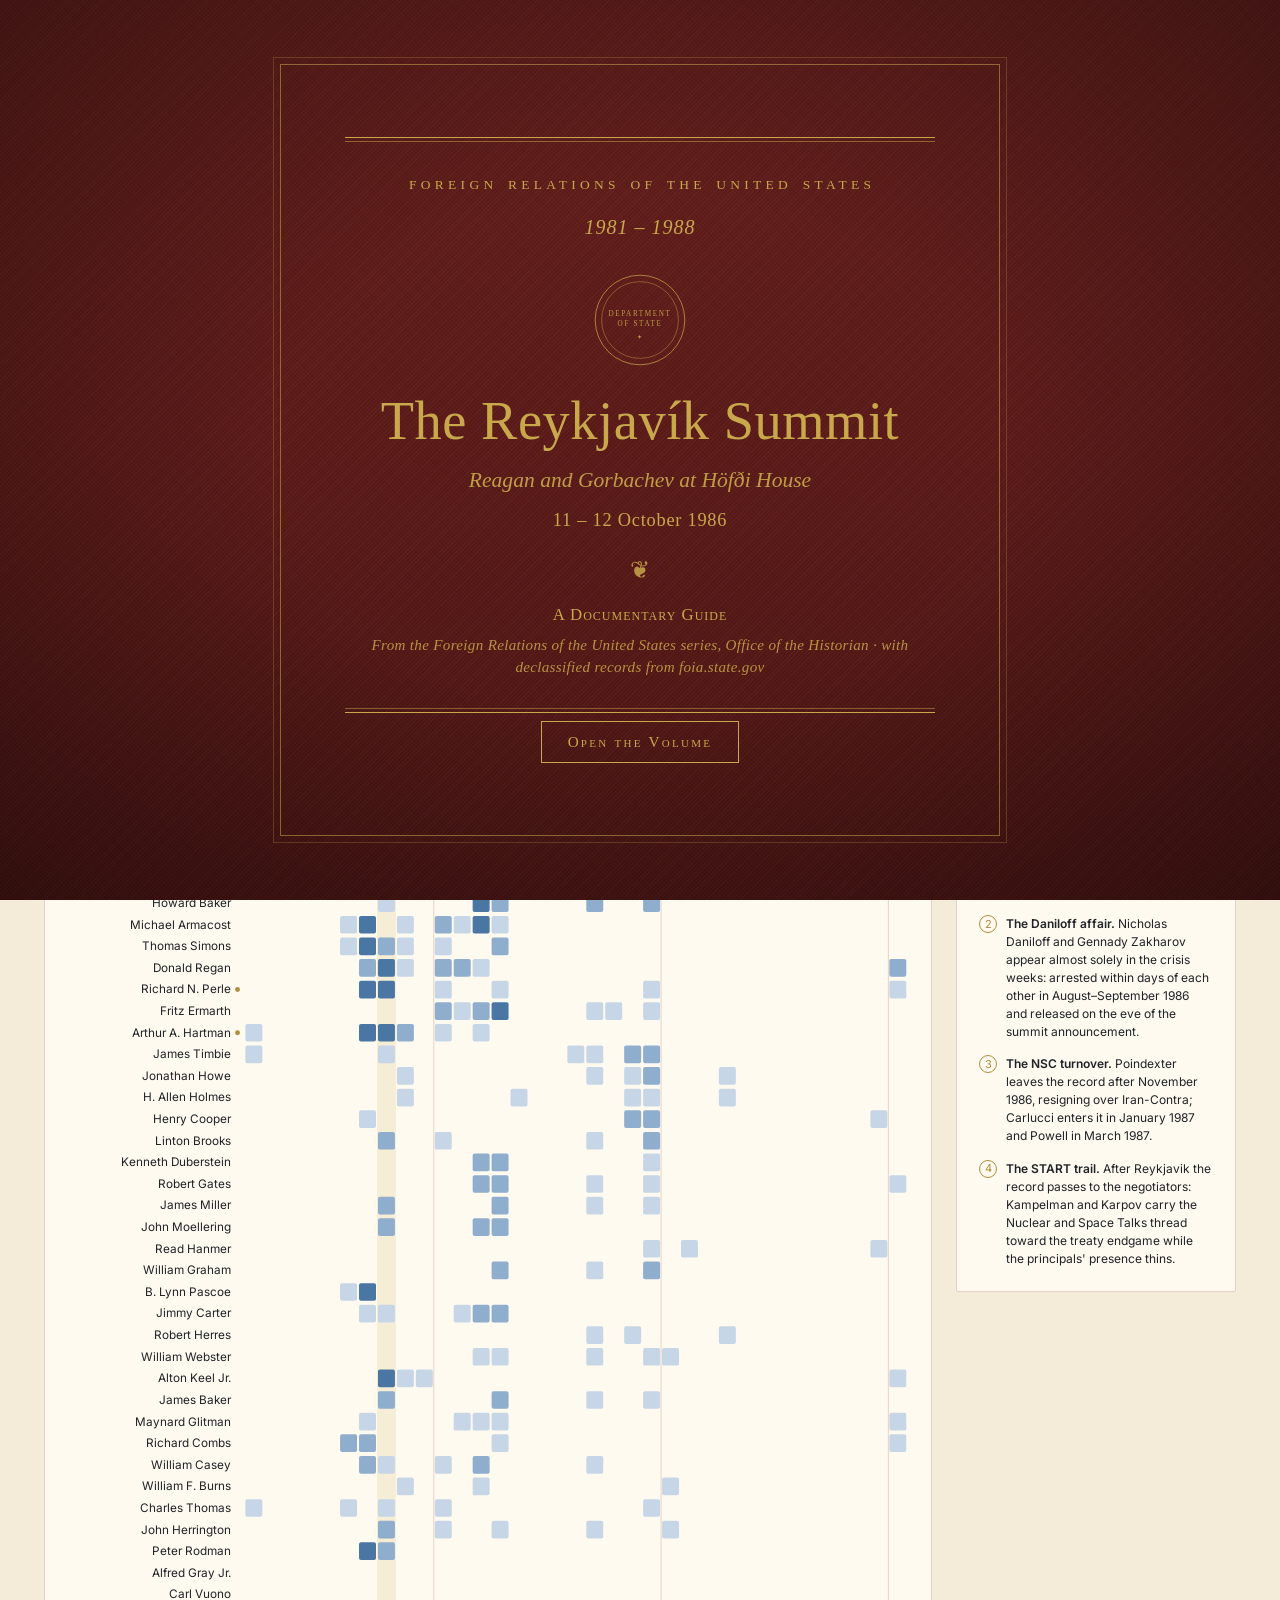
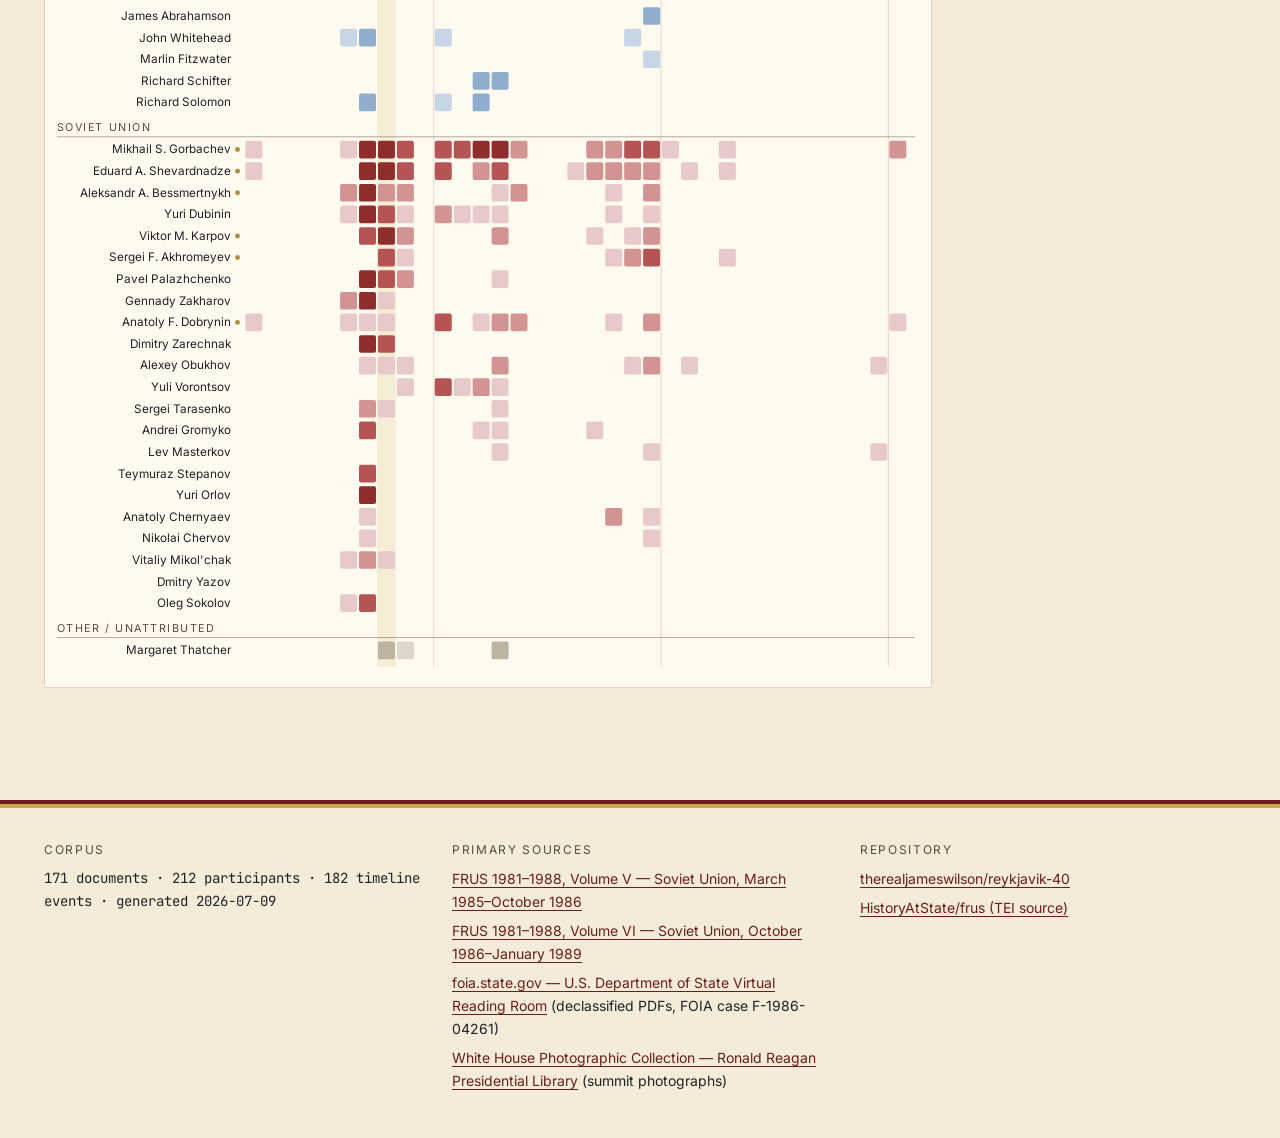
==== commit 0ce664af: "Slim down the masthead and stop the selection panel obstructing controls The sticky masthead rendere" ====
--- a/docs/index.html
+++ b/docs/index.html
@@ -38,12 +38,11 @@
     </div>
   </div>
 
-  <header class="masthead">
+  <header class="masthead" id="masthead">
     <div class="masthead__inner">
       <div class="masthead__brand">
-        <p class="masthead__eyebrow">A Documentary Guide</p>
         <h1 class="masthead__title">The Reykjav&iacute;k Summit</h1>
-        <p class="masthead__subtitle">Reagan and Gorbachev at H&ouml;f&eth;i House &middot; 11&ndash;12 October 1986</p>
+        <p class="masthead__subtitle">Reagan &amp; Gorbachev at H&ouml;f&eth;i House &middot; 11&ndash;12 Oct 1986</p>
       </div>
       <nav class="masthead__nav" aria-label="Views">
         <button class="nav-btn is-active" data-view="register" aria-pressed="true">Participation Register</button>
@@ -52,6 +51,7 @@
         <button class="nav-btn" data-view="explorer" aria-pressed="false">FRUS Document Explorer</button>
         <button class="nav-btn" data-view="foia" aria-pressed="false">Declassified PDFs from FOIA 1986-04261</button>
       </nav>
+      <button type="button" class="masthead__toggle" id="masthead-toggle" aria-expanded="true" aria-controls="masthead" aria-label="Minimize header" title="Minimize header">&#9650;</button>
     </div>
   </header>
 
@@ -118,6 +118,18 @@
             </div>
             <input type="range" id="stage-scrub" min="0" max="0" value="0" step="1" aria-label="Step through the two days" />
             <div class="stage__caption" id="stage-caption" aria-live="polite"></div>
+            <div class="stage__legend" aria-label="How to read the diagram">
+              <p class="legend-note"><span class="dot dot--us"></span> United States &nbsp; <span class="dot dot--ussr"></span> Soviet Union &nbsp; <span class="dot dot--roster"></span> Curated delegation roster</p>
+              <div class="stage-shade-key">
+                <span class="stage-shade-key__cap">not yet</span>
+                <span class="stage-shade-key__bars">
+                  <span class="stage-shade-bar stage-shade-bar--us"></span>
+                  <span class="stage-shade-bar stage-shade-bar--ussr"></span>
+                </span>
+                <span class="stage-shade-key__cap">all six</span>
+              </div>
+              <p class="legend-note">Each figure&rsquo;s disc deepens as playback advances and they enter another meeting; by the end its depth shows how many of the six they attended &mdash; the summit&rsquo;s core cast reads darkest.</p>
+            </div>
           </aside>
         </div>
       </article>
--- a/docs/assets/css/frus.css
+++ b/docs/assets/css/frus.css
@@ -87,52 +87,74 @@
 .masthead__inner {
   max-width: 1240px;
   margin: 0 auto;
-  padding: 1.35rem 1.5rem 1.15rem;
-  display: grid;
-  grid-template-columns: 1fr auto;
-  gap: 1rem 2rem;
-  align-items: end;
-}
-.masthead__eyebrow {
-  font-family: var(--font-editorial);
-  font-size: var(--fs-xs);
-  letter-spacing: 0.32em;
-  text-transform: uppercase;
-  color: var(--frus-gold);
-  margin: 0 0 0.35rem;
-  opacity: 0.85;
+  padding: 0.5rem 1.5rem;
+  display: flex;
+  align-items: center;
+  gap: 0.5rem 1.25rem;
+  flex-wrap: wrap;
+}
+.masthead__brand {
+  display: flex;
+  align-items: baseline;
+  gap: 0.7rem;
+  min-width: 0;
+  flex: 0 1 auto;
 }
 .masthead__title {
   font-family: var(--font-editorial);
   font-weight: 700;
-  font-size: var(--fs-3xl);
+  font-size: var(--fs-xl);
   color: var(--frus-gold);
   margin: 0;
   letter-spacing: 0.01em;
+  white-space: nowrap;
   text-shadow: 0 1px 0 rgba(0,0,0,0.25);
 }
 .masthead__subtitle {
   font-family: var(--font-editorial);
   font-style: italic;
   color: var(--frus-gold);
-  opacity: 0.88;
-  margin: 0.4rem 0 0;
-  font-size: var(--fs-md);
-}
-.masthead__nav { display: flex; gap: 0.35rem; flex-wrap: wrap; justify-content: flex-end; }
+  opacity: 0.85;
+  margin: 0;
+  font-size: var(--fs-xs);
+  white-space: nowrap;
+  overflow: hidden;
+  text-overflow: ellipsis;
+}
+.masthead__nav { display: flex; gap: 0.3rem; flex-wrap: wrap; justify-content: flex-end; margin-left: auto; }
 .nav-btn {
   font-family: var(--font-editorial);
-  font-size: var(--fs-sm);
+  font-size: var(--fs-xs);
   font-weight: 600;
-  letter-spacing: 0.04em;
+  letter-spacing: 0.03em;
   background: transparent;
   border: 1px solid var(--frus-gold);
   color: var(--frus-gold);
-  padding: 0.55rem 1rem;
+  padding: 0.32rem 0.7rem;
   cursor: pointer;
   border-radius: 1px;
   transition: background 120ms ease-out, color 120ms ease-out;
 }
+/* Minimize toggle + collapsed state */
+.masthead__toggle {
+  flex: 0 0 auto;
+  background: transparent;
+  border: 1px solid var(--frus-gold);
+  color: var(--frus-gold);
+  width: 1.7rem;
+  height: 1.7rem;
+  line-height: 1;
+  font-size: 0.7rem;
+  cursor: pointer;
+  border-radius: 1px;
+  transition: background 120ms ease-out, transform 160ms ease-out;
+}
+.masthead__toggle:hover { background: rgba(201, 168, 76, 0.14); }
+.masthead__toggle:focus-visible { outline: 2px solid var(--frus-parchment); outline-offset: 2px; }
+.masthead.is-collapsed .masthead__inner { padding-top: 0.15rem; padding-bottom: 0.15rem; }
+.masthead.is-collapsed .masthead__brand,
+.masthead.is-collapsed .masthead__nav { display: none; }
+.masthead.is-collapsed .masthead__toggle { transform: rotate(180deg); margin-left: auto; }
 .nav-btn:hover { background: rgba(201, 168, 76, 0.14); color: var(--frus-parchment); }
 .nav-btn.is-active {
   background: var(--frus-gold);
@@ -374,7 +396,8 @@
 }
 .stage-token { transition: transform 900ms cubic-bezier(0.4, 0.1, 0.2, 1), opacity 300ms; cursor: default; }
 .stage-token[data-id] { cursor: pointer; }
-.stage-token circle { stroke-width: 0; }
+.stage-token circle { stroke-width: 0; transition: fill 800ms ease; }
+.stage-token-initials { transition: fill 800ms ease; }
 .stage-token.us circle { fill: var(--frus-navy); }
 .stage-token.ussr circle { fill: var(--frus-red); }
 .stage-token.other circle { fill: var(--frus-slate); }
@@ -389,12 +412,29 @@
   stroke-width: 3px;
 }
 svg.is-meeting .stage-token.is-benched { opacity: 0.4; }
+
+/* Shade key: a figure who sat in more of the six documented meetings gets
+   a deeper disc. The gradient endpoints mirror STAGE_SHADE in frus.js. */
+.stage__legend { margin-top: 0.9rem; padding-top: 0.8rem; border-top: 1px solid var(--frus-rule); }
+.stage__legend .legend-note { margin: 0.4rem 0; }
+.stage__legend .dot { margin-right: 0.15rem; }
+.stage-shade-key { display: flex; align-items: center; gap: 0.6rem; margin: 0.5rem 0; }
+.stage-shade-key__cap {
+  font-family: var(--font-interface);
+  font-size: var(--fs-xs);
+  color: var(--frus-slate);
+  white-space: nowrap;
+}
+.stage-shade-key__bars { display: flex; flex-direction: column; gap: 3px; flex: 1; min-width: 0; }
+.stage-shade-bar { height: 9px; border-radius: 5px; }
+.stage-shade-bar--us { background: linear-gradient(to right, rgb(157, 179, 201), rgb(18, 53, 91)); }
+.stage-shade-bar--ussr { background: linear-gradient(to right, rgb(211, 165, 165), rgb(143, 45, 45)); }
 .stage-token.is-selected circle { stroke: var(--frus-gold); stroke-width: 3px; }
 .stage-token.is-dimmed { opacity: 0.35; }
 .stage-token:focus { outline: none; }
 .stage-token:focus circle { stroke: var(--frus-gold); stroke-width: 2.5px; }
 @media (prefers-reduced-motion: reduce) {
-  .stage-token { transition: none; }
+  .stage-token, .stage-token circle, .stage-token-initials { transition: none; }
 }
 
 /* ========== Timeline ========== */
@@ -477,14 +517,19 @@
   color: var(--frus-slate); margin: -0.2rem 0 0.6rem; max-width: 60ch;
 }
 .event.event--foia { background: rgba(201, 168, 76, 0.06); }
-.event.event--foia .event__time {
-  font-family: var(--font-interface); font-size: var(--fs-xs);
-  font-weight: 700; letter-spacing: 0.12em; text-transform: uppercase;
-  color: var(--frus-gold-deep);
-}
-.event__foia-title { font-family: var(--font-mono); font-size: var(--fs-sm); margin-right: 0.5rem; }
-.event__foia-desc { display: block; color: var(--frus-ink); font-family: var(--font-interface); font-size: var(--fs-xs); line-height: 1.45; margin: 0.2rem 0; }
-.event__foia-detail { color: var(--frus-slate); font-family: var(--font-interface); font-size: var(--fs-xs); }
+/* FOIA entries mirror the FRUS "Document" badge geometry so both sources
+   read as one design system; only the accent colour marks the source. */
+.event.event--foia .event__text::before {
+  content: "Declassified PDF"; display: inline-block; margin-right: 0.5rem;
+  font-family: var(--font-editorial); font-size: var(--fs-xs);
+  font-weight: 700;
+  letter-spacing: 0.14em; text-transform: uppercase;
+  color: var(--frus-paper); background: var(--frus-gold-deep);
+  padding: 0.1rem 0.5rem; border: 1px solid var(--frus-gold-deep);
+  border-radius: 1px; vertical-align: 0.15em;
+}
+.event__foia-title { font-family: var(--font-editorial); font-size: var(--fs-md); color: var(--frus-buckram-dark); margin-right: 0.5rem; }
+.event__foia-detail { display: block; color: var(--frus-slate); font-family: var(--font-interface); font-size: var(--fs-xs); margin: 0.2rem 0; }
 .event__foia-links {
   display: block; margin-top: 0.25rem;
   font-family: var(--font-interface); font-size: var(--fs-xs);
@@ -690,16 +735,16 @@
   color: var(--frus-slate);
   margin: 0.6rem 0 0;
 }
-.tr-excerpt {
-  font-family: var(--font-editorial);
-  font-style: italic;
+/* Concise editorial overview shared by FRUS and FOIA records — a short
+   1–2 sentence gloss, never a multi-paragraph raw extract. */
+.doc-summary {
+  font-family: var(--font-editorial);
   font-size: var(--fs-md);
   line-height: 1.6;
-  border-left: 3px solid var(--frus-buckram-dark);
-  padding: 0.2rem 0 0.2rem 0.85rem;
+  border-left: 3px solid var(--frus-gold-deep);
+  padding: 0.1rem 0 0.1rem 0.85rem;
   color: var(--frus-ink);
   margin: 0 0 1rem;
-  background: rgba(255, 250, 240, 0.5);
 }
 .tr-caveat {
   font-family: var(--font-interface);
@@ -729,22 +774,27 @@
 /* ========== Selection panel (floating) ========== */
 .selection {
   position: fixed;
-  right: 1.25rem;
+  left: 1.25rem;
   bottom: 1.25rem;
-  width: min(360px, 90vw);
+  width: min(340px, 90vw);
+  max-height: min(70vh, 30rem);
+  overflow-y: auto;
   background: var(--frus-paper);
   border: 1px solid var(--frus-buckram-dark);
   border-top: 5px solid var(--frus-buckram-dark);
   box-shadow: inset 0 -2px 0 var(--frus-gold), 0 8px 20px rgba(91, 26, 24, 0.25);
   padding: 1rem 1.15rem 1.25rem;
   border-radius: 2px;
-  z-index: 20;
+  z-index: 40;
 }
 .selection__close {
-  position: absolute; top: 6px; right: 8px;
-  background: transparent; border: 0; font-size: 1.3rem;
+  position: sticky; float: right; top: 0; right: 0;
+  background: var(--frus-paper); border: 0; font-size: 1.4rem;
   color: var(--frus-slate); cursor: pointer; line-height: 1;
-}
+  padding: 0 0.15rem;
+}
+.selection__close:hover { color: var(--frus-buckram-dark); }
+.selection__close:focus-visible { outline: 2px solid var(--frus-gold); outline-offset: 2px; }
 .selection__eyebrow {
   font-family: var(--font-interface);
   font-size: var(--fs-xs);
@@ -769,6 +819,26 @@
 }
 .selection__body .side.us { color: var(--frus-navy); }
 .selection__body .side.ussr { color: var(--frus-red); }
+
+/* Provenance-gated participant portrait, shown only once the image loads. */
+.tr-portrait { margin: 0 0 0.7rem; }
+.tr-portrait img {
+  display: block;
+  width: 84px;
+  height: 84px;
+  object-fit: cover;
+  border-radius: 50%;
+  border: 1.5px solid var(--frus-gold-deep);
+  background: var(--frus-paper);
+}
+.tr-portrait figcaption {
+  margin-top: 0.35rem;
+  max-width: 220px;
+  font-family: var(--font-interface);
+  font-size: var(--fs-xs);
+  line-height: 1.4;
+  color: var(--frus-slate);
+}
 
 /* ========== Colophon ========== */
 .colophon {
@@ -808,12 +878,11 @@
   .explorer__grid { grid-template-columns: 1fr; }
   .transcript { position: static; max-height: none; }
   .explorer__controls { grid-template-columns: 1fr 1fr; }
-  .masthead__inner { grid-template-columns: 1fr; }
-  .masthead__nav { justify-content: flex-start; }
+  .masthead__nav { justify-content: flex-start; margin-left: 0; }
   .colophon__inner { grid-template-columns: 1fr; }
 }
 @media (max-width: 640px) {
-  .masthead__title { font-size: var(--fs-2xl); }
+  .masthead__subtitle { display: none; }
   .view__head h2 { font-size: var(--fs-3xl); }
   .explorer__controls { grid-template-columns: 1fr; }
   .event { grid-template-columns: 4rem 1fr; }
